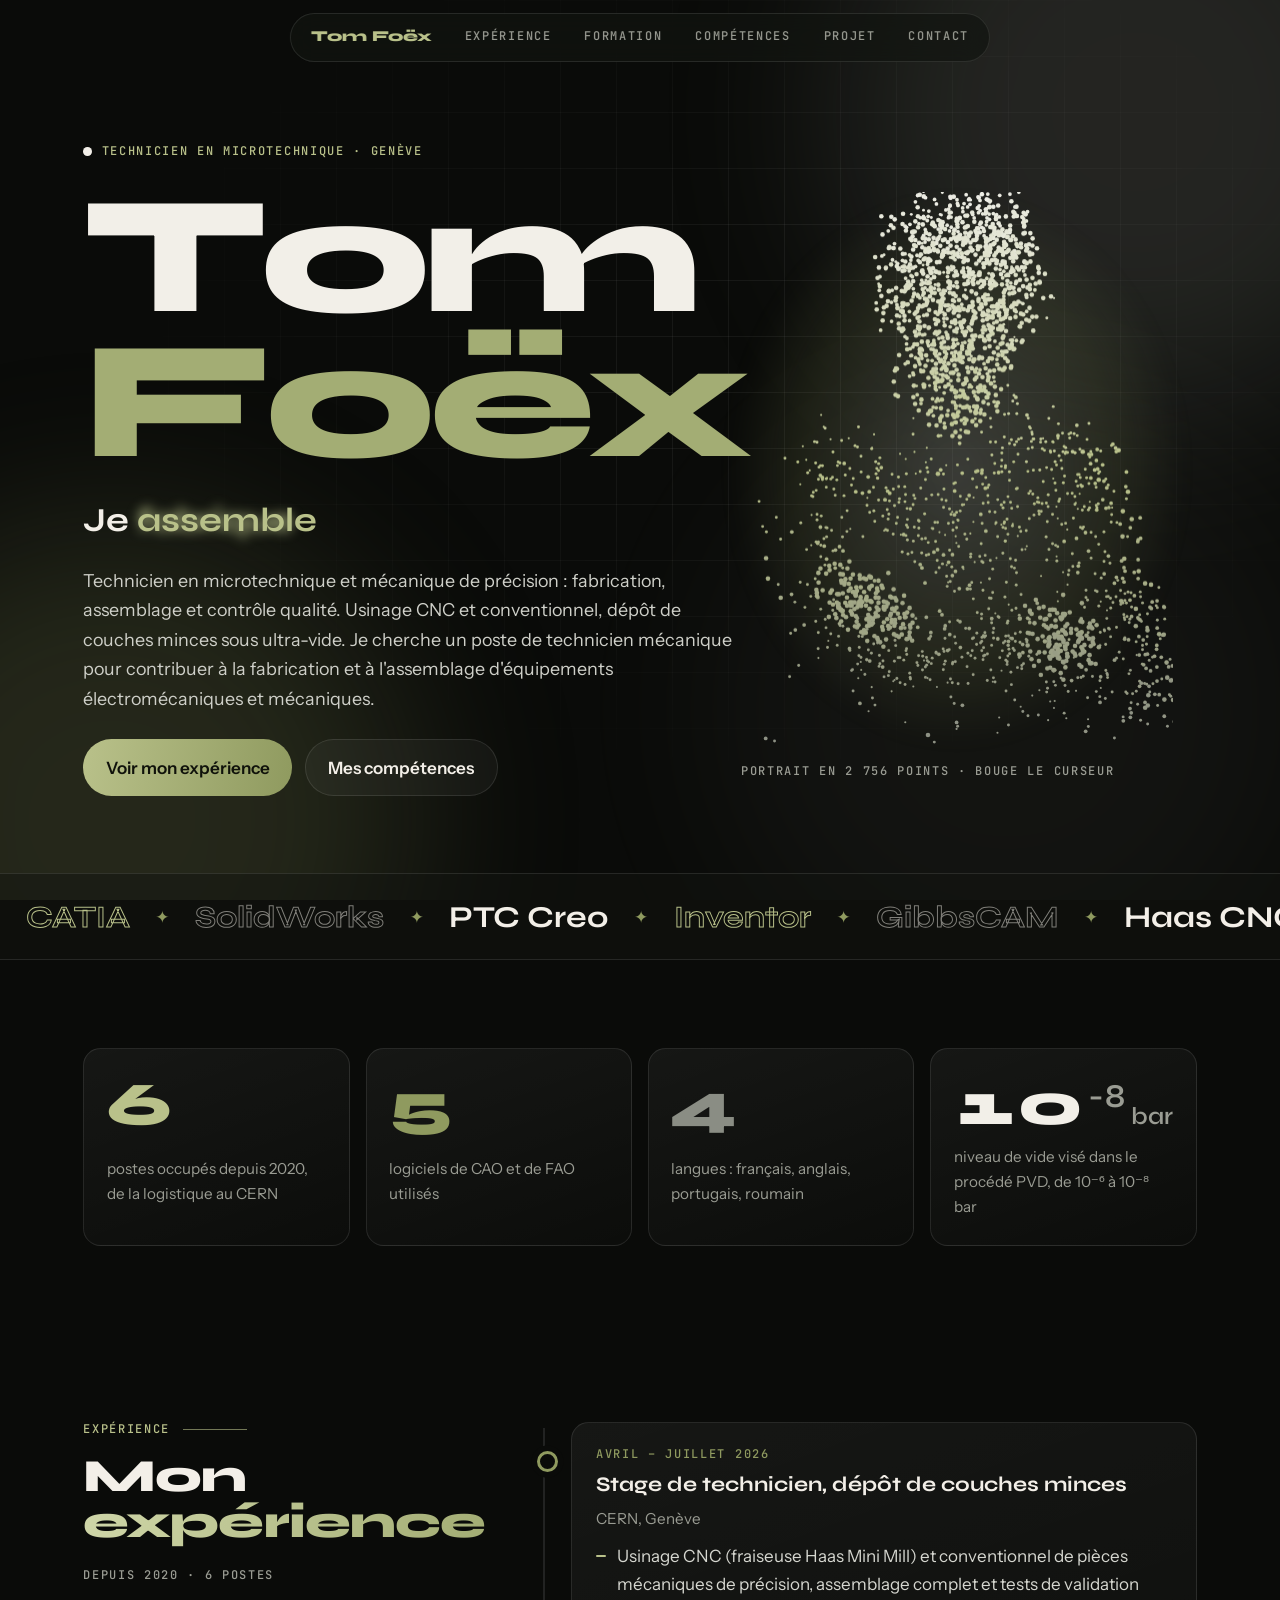
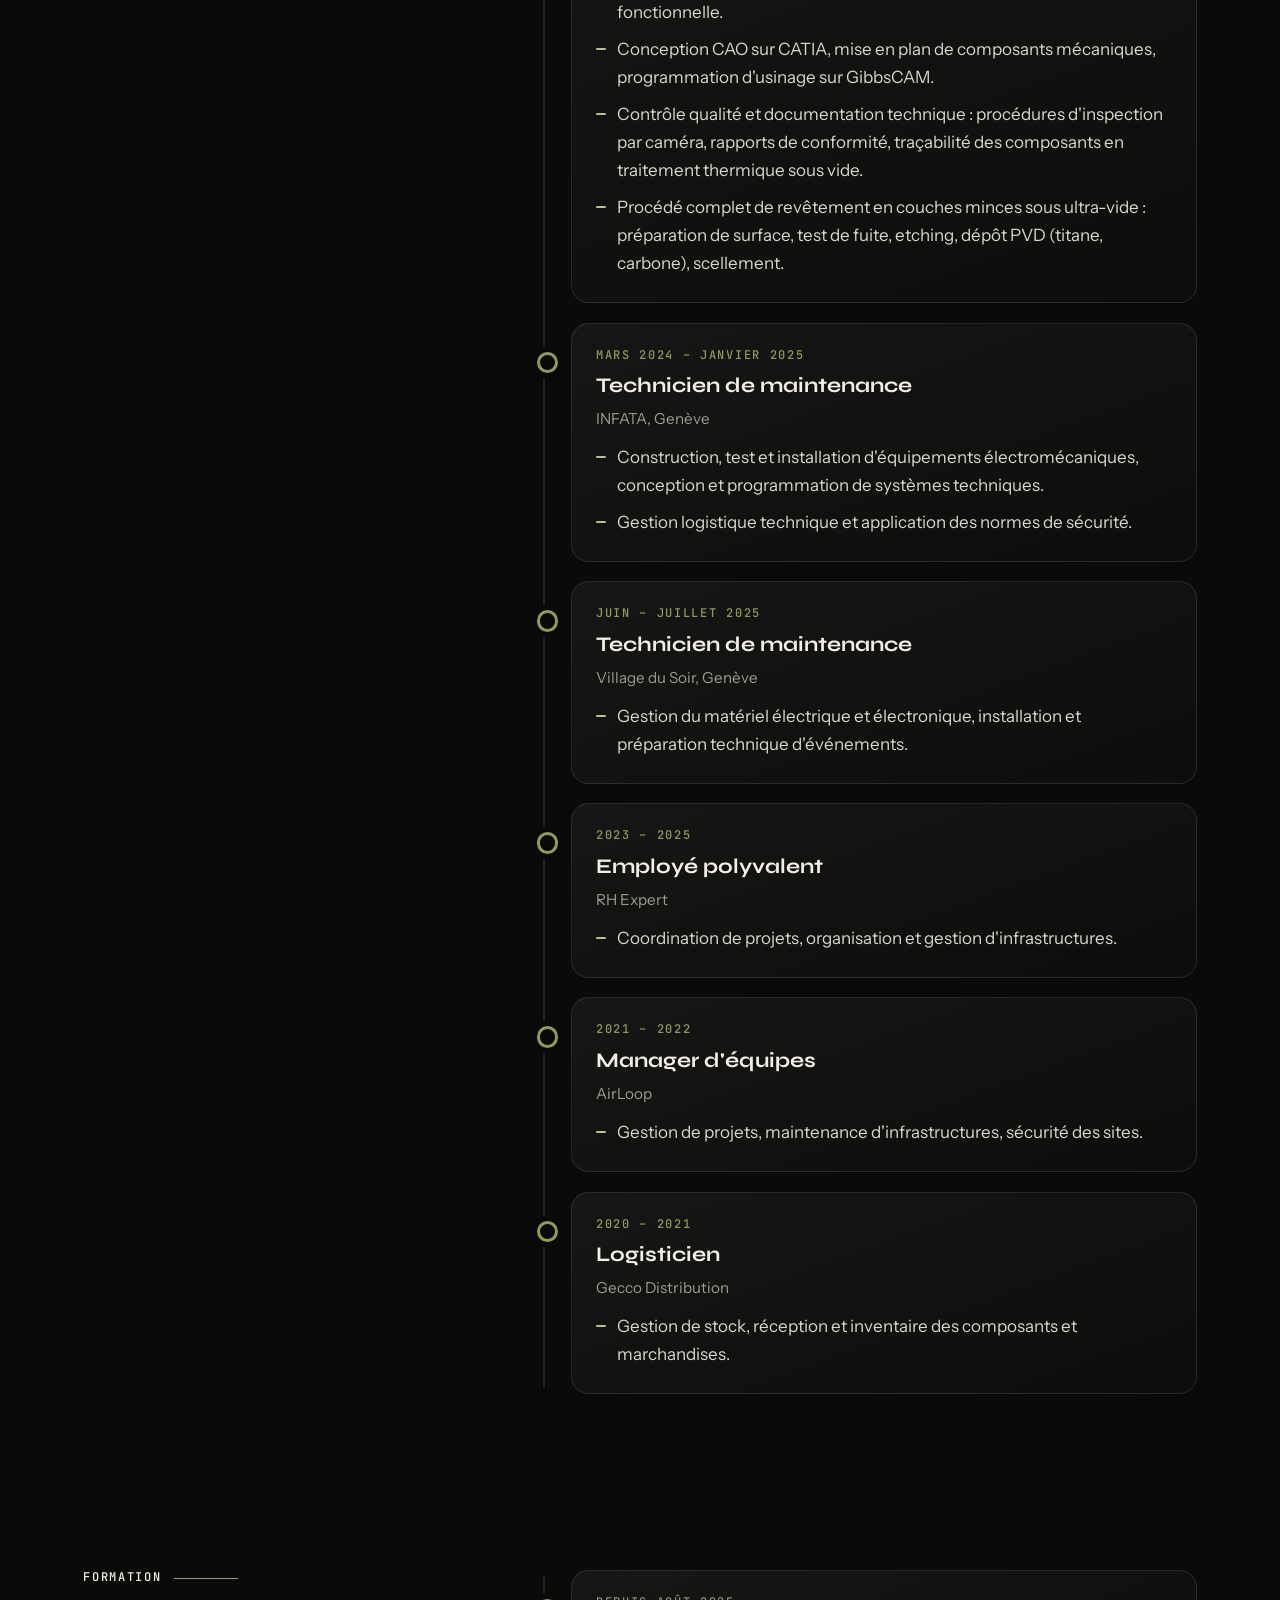
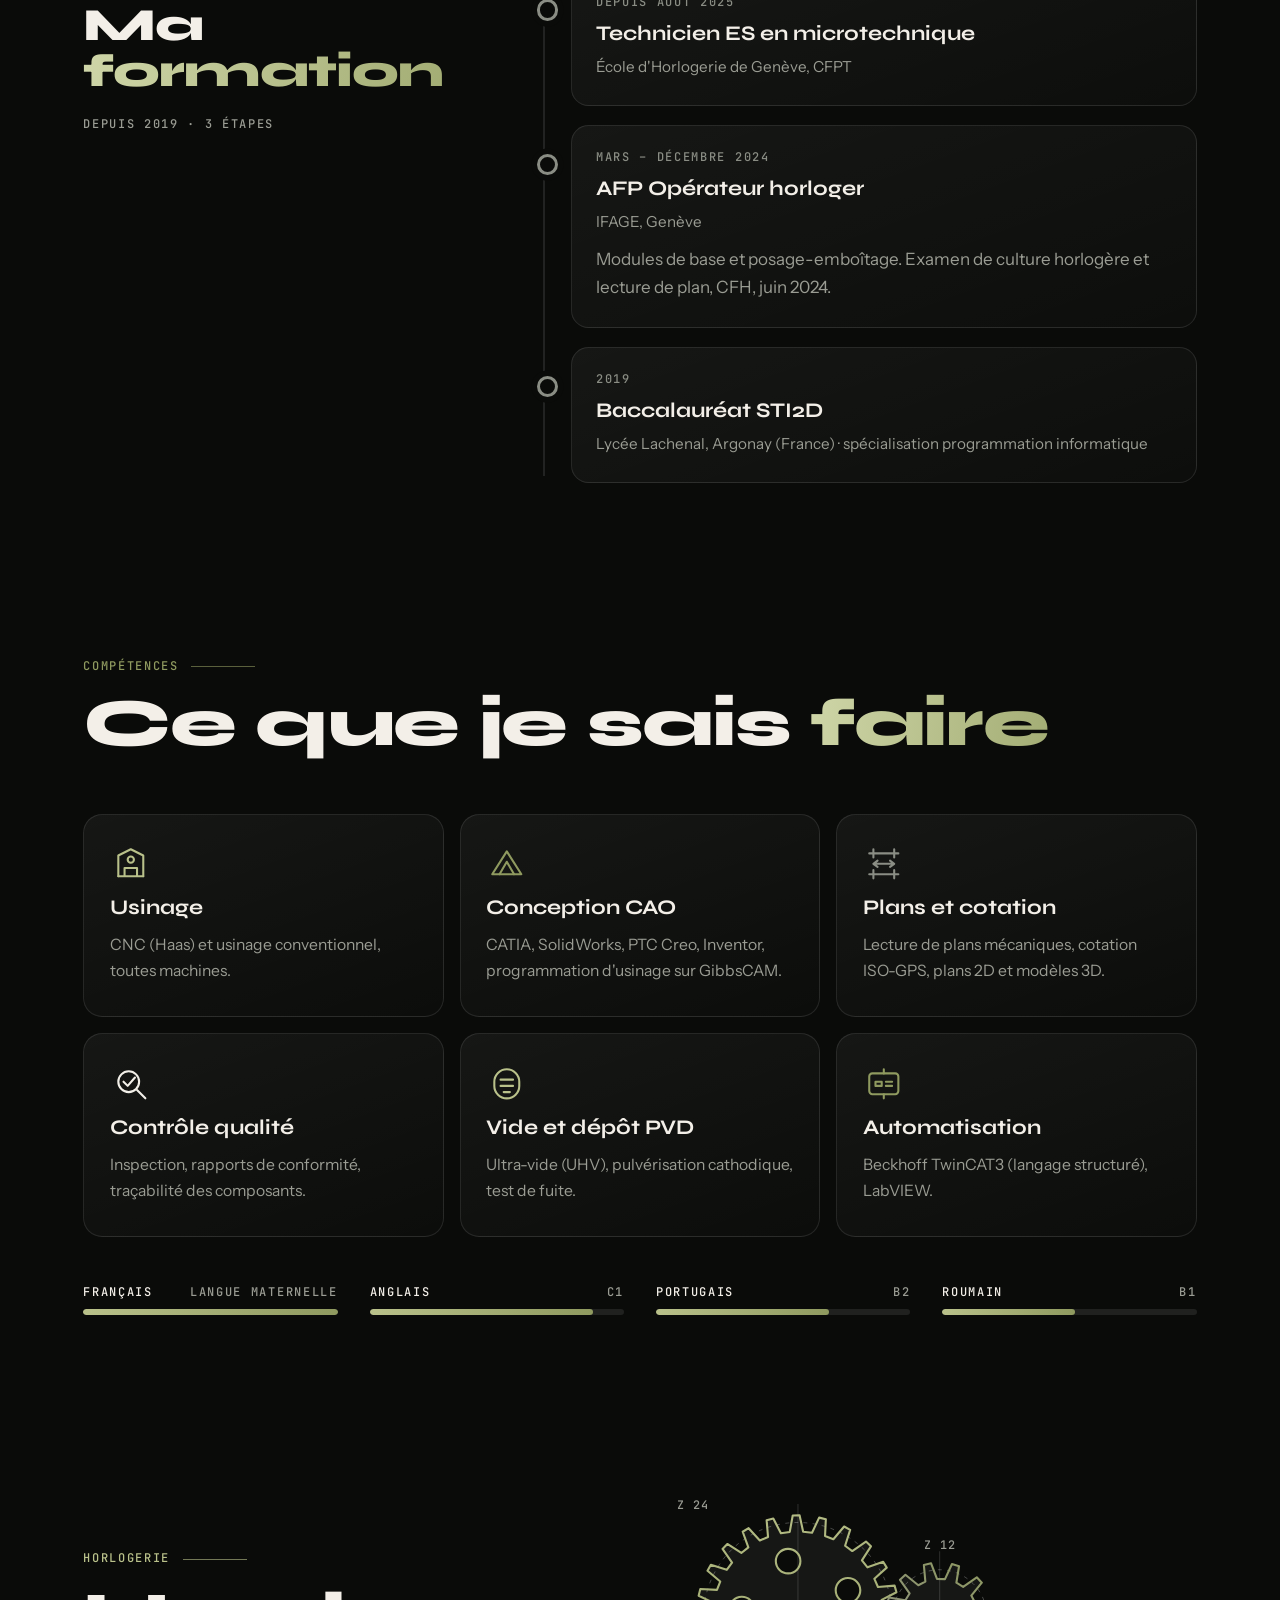
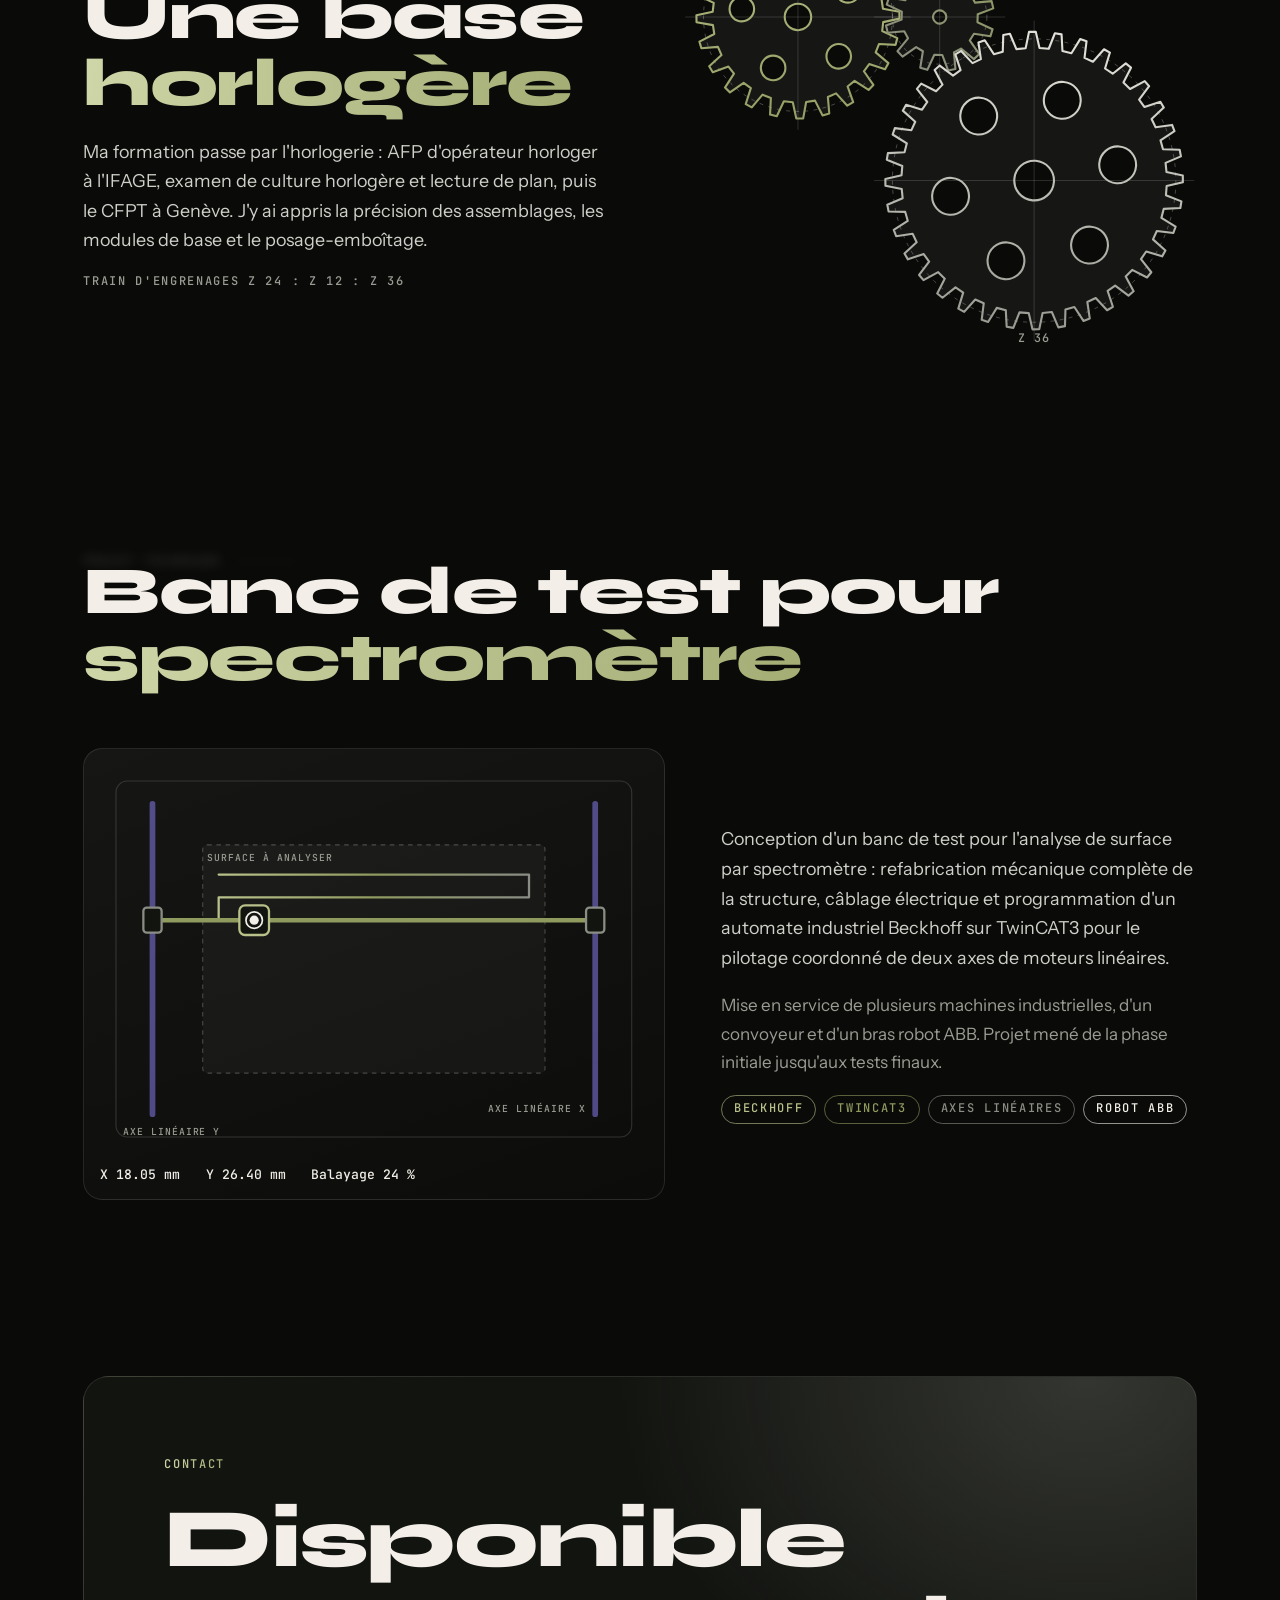
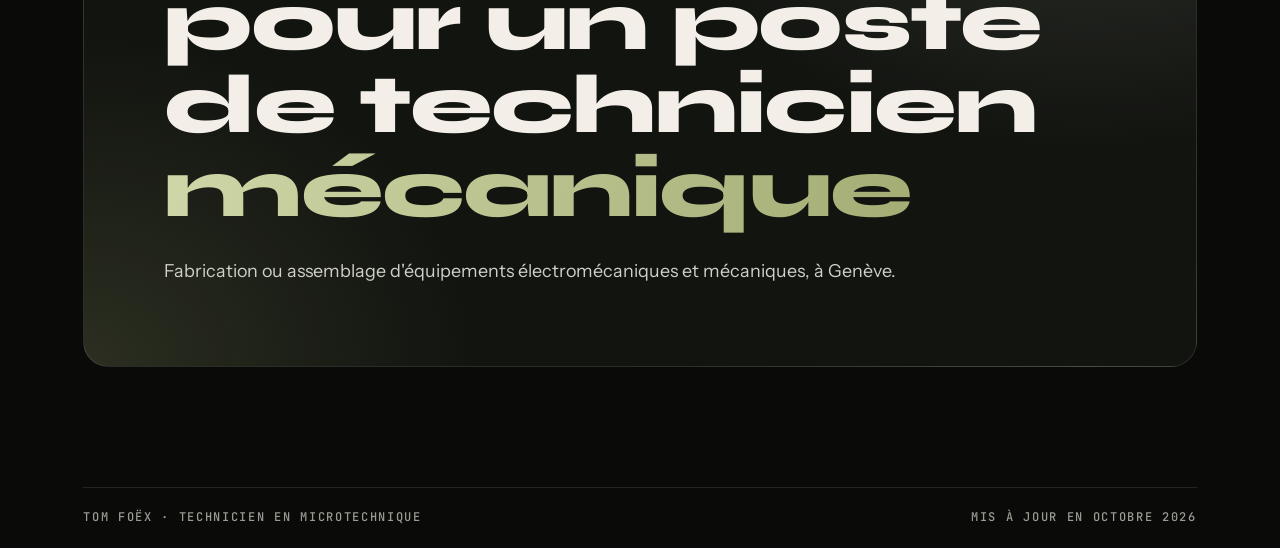
==== index.html @ 178491b7 "Ajouter la page personnelle de Tom Foëx Page unique : expérience, formation, compétences, projet. Ba" ====
<!doctype html>
<html lang="fr">
<head>
<meta charset="utf-8">
<meta name="robots" content="noindex, nofollow">
<meta name="viewport" content="width=device-width, initial-scale=1, viewport-fit=cover">
<meta name="description" content="Tom Foëx, technicien en microtechnique à Genève : expérience, formation, compétences et projets.">
<title>Tom Foëx · Technicien en microtechnique</title>
<link rel="preconnect" href="https://fonts.googleapis.com">
<link rel="preconnect" href="https://fonts.gstatic.com" crossorigin>
<link rel="stylesheet" href="https://fonts.googleapis.com/css2?family=Instrument+Sans:wght@400;500;600&family=JetBrains+Mono:wght@400;500&family=Syne:wght@600;700;800&display=swap">
<style>
/* Concept : une nuit d'atelier. Portrait en points qui réagit au curseur, couleurs chaudes vers froides, mouvement mécanique (engrenages, axes linéaires). Un seul thème, volontairement sombre. */
:root {
  --bg: #0a0b09;
  --bg2: #121410;
  --fg: #f3efe8;
  --muted: #9a9c93;
  --line: rgba(255, 255, 255, 0.1);
  --coral: #8f9a5f;
  --amber: #b9c18a;
  --violet: #8a8d84;
  --cyan: #f2efe8;
  --font-display: "Syne", "Arial Black", Arial, sans-serif;
  --font-body: "Instrument Sans", system-ui, sans-serif;
  --font-mono: "JetBrains Mono", ui-monospace, Menlo, monospace;
  color-scheme: dark;
}
* { box-sizing: border-box; }
body { margin: 0; }
html { scroll-behavior: smooth; }
body {
  background: var(--bg); color: var(--fg);
  font: 400 1.0625rem/1.65 var(--font-body);
  padding-inline: 0; padding-block: 0; overflow-x: hidden;
  -webkit-font-smoothing: antialiased;
}
h1, h2, h3 { font-family: var(--font-display); margin: 0; text-wrap: balance; }
h2 { overflow-wrap: break-word; font-size: clamp(2.2rem, 6vw, 4.2rem); line-height: 1; font-weight: 800; letter-spacing: -0.02em; }
h3 { font-size: 1.3rem; line-height: 1.2; font-weight: 700; }
p { margin: 0; max-width: 62ch; }
ul { margin: 0; padding: 0; list-style: none; display: grid; gap: 0.55rem; max-width: 64ch; }
li { position: relative; padding-left: 1.3rem; color: #d6d7d0; }
li::before { content: ""; position: absolute; left: 0; top: 0.8em; width: 0.6rem; height: 2px; background: var(--c, var(--amber)); border-radius: 2px; }
a { color: inherit; }
a:focus-visible, button:focus-visible { outline: 2px solid var(--cyan); outline-offset: 3px; }
.mono { font: 500 0.75rem/1.3 var(--font-mono); letter-spacing: 0.14em; text-transform: uppercase; }
.muted { color: var(--muted); }

/* fond : lueurs qui dérivent, grille de plan, halo du curseur */
.bg { position: fixed; inset: 0; z-index: 0; pointer-events: none; overflow: hidden; }
.blob { position: absolute; width: 38rem; max-width: 90vw; aspect-ratio: 1; border-radius: 50%; filter: blur(90px); opacity: 0.32; }
.b1 { background: var(--violet); opacity: 0.2; top: -12rem; right: -10rem; animation: drift1 30s ease-in-out infinite alternate; }
.b2 { background: var(--coral); bottom: -14rem; left: -12rem; opacity: 0.2; animation: drift2 36s ease-in-out infinite alternate; }
.b3 { background: var(--cyan); top: 45%; left: 55%; opacity: 0.04; animation: drift1 42s ease-in-out infinite alternate-reverse; }
@keyframes drift1 { to { transform: translate(-8rem, 10rem) scale(1.15); } }
@keyframes drift2 { to { transform: translate(10rem, -8rem) scale(1.1); } }
.cursor-glow { position: fixed; left: 0; top: 0; width: 26rem; height: 26rem; margin: -13rem 0 0 -13rem; border-radius: 50%; z-index: 0; pointer-events: none; background: radial-gradient(circle, rgba(185, 193, 138, 0.13), transparent 62%); transition: opacity 0.4s; opacity: 0; }
@media (hover: none) { .cursor-glow { display: none; } }

main { position: relative; z-index: 1; overflow-x: clip; }
.wrap { width: 100%; max-width: 76rem; margin-inline: auto; padding-inline: max(1rem, 4vw); }
section { padding-block: clamp(3rem, 7vw, 5.5rem); scroll-margin-top: 4rem; }

/* progression + navigation */
.progress { position: fixed; top: 0; left: 0; height: 3px; width: 100%; transform-origin: 0 50%; transform: scaleX(0); background: linear-gradient(90deg, #b9c18a, #8f9a5f); z-index: 30; }
.nav { position: fixed; z-index: 20; top: calc(env(safe-area-inset-top, 0px) + 0.8rem); left: 50%; transform: translateX(-50%); display: flex; align-items: center; gap: 0.25rem; padding: 0.35rem; background: rgba(18, 20, 16, 0.7); backdrop-filter: blur(14px); -webkit-backdrop-filter: blur(14px); border: 1px solid var(--line); border-radius: 999px; max-width: calc(100vw - 1.5rem); overflow-x: auto; scrollbar-width: none; }
.nav a { text-decoration: none; padding: 0.5rem 0.9rem; border-radius: 999px; color: var(--muted); transition: color 0.2s, background 0.2s; white-space: nowrap; }
.nav a:hover, .nav a.on { color: var(--fg); background: rgba(255, 255, 255, 0.08); }
.nav .home { font-family: var(--font-display); font-weight: 800; color: var(--amber); letter-spacing: 0; text-transform: none; font-size: 0.95rem; }
@media (max-width: 34rem) { .nav a { padding: 0.5rem 0.4rem; font-size: 0.6rem; letter-spacing: 0.05em; } .nav .home { display: none; } }

/* hero */
.hero { position: relative; padding-block: clamp(6.5rem, 12vw, 9rem) clamp(3rem, 6vw, 5rem); }
.hero::before { content: ""; position: absolute; inset: 0; z-index: -1; background-image: linear-gradient(var(--line) 1px, transparent 1px), linear-gradient(90deg, var(--line) 1px, transparent 1px); background-size: 3.5rem 3.5rem; -webkit-mask-image: radial-gradient(ellipse 70% 70% at 60% 40%, #000 20%, transparent 75%); mask-image: radial-gradient(ellipse 70% 70% at 60% 40%, #000 20%, transparent 75%); opacity: 0.55; }
.hero-grid { display: grid; grid-template-columns: minmax(0, 1.1fr) minmax(0, 0.9fr); gap: 2.5rem 3rem; align-items: center; }
@media (max-width: 56rem) { .hero-grid { grid-template-columns: minmax(0, 1fr); } }
.hero-text { display: grid; gap: 1.6rem; min-width: 0; }
.eyebrow { display: inline-flex; align-items: center; gap: 0.6rem; color: var(--amber); }
.eyebrow::before { content: ""; width: 0.55rem; height: 0.55rem; border-radius: 50%; background: var(--cyan); box-shadow: 0 0 0 0 rgba(242, 239, 232, 0.6); animation: ping 2.4s ease-out infinite; }
@keyframes ping { to { box-shadow: 0 0 0 0.8rem rgba(242, 239, 232, 0); } }
.name { font-size: clamp(4.2rem, 15vw, 10.5rem); line-height: 0.86; font-weight: 800; letter-spacing: -0.045em; display: grid; }
.name .line { display: block; white-space: nowrap; }
.name span { display: inline-block; color: var(--c, var(--fg)); animation: letter 1s cubic-bezier(0.2, 0.7, 0.2, 1) both; animation-delay: calc(var(--i) * 70ms + 0.2s); }
@keyframes letter { from { opacity: 0.2; transform: translateY(55%) rotate(5deg); filter: blur(10px); } }
.verbs { font-family: var(--font-display); font-weight: 700; font-size: clamp(1.4rem, 3.4vw, 2.1rem); line-height: 1.2; }
.vwrap { display: inline-grid; vertical-align: bottom; }
.v { grid-area: 1 / 1; color: var(--amber); opacity: 0; transform: translateY(0.6em); filter: blur(6px); transition: opacity 0.6s, transform 0.6s, filter 0.6s; }
.v.on { opacity: 1; transform: none; filter: none; }
.v.out { opacity: 0; transform: translateY(-0.6em); filter: blur(6px); }
.lead { color: #cfd0c9; font-size: 1.12rem; }
.cta { display: flex; flex-wrap: wrap; gap: 0.8rem; }
.btn { display: inline-flex; align-items: center; gap: 0.6rem; text-decoration: none; padding: 0.85rem 1.4rem; border-radius: 999px; font-weight: 600; transition: transform 0.25s, box-shadow 0.25s, background 0.25s; }
.btn.solid { background: linear-gradient(100deg, var(--amber), var(--coral)); color: #10120b; }
.btn.solid:hover { transform: translateY(-2px); box-shadow: 0 0.8rem 2rem -0.6rem rgba(143, 154, 95, 0.7); }
.btn.ghost { border: 1px solid var(--line); background: rgba(255, 255, 255, 0.04); }
.btn.ghost:hover { background: rgba(255, 255, 255, 0.1); transform: translateY(-2px); }

.portrait { position: relative; width: 100%; max-width: 27rem; justify-self: center; aspect-ratio: 182 / 234; }
.portrait::before { content: ""; position: absolute; inset: -12% -16%; z-index: -1; background: radial-gradient(closest-side, rgba(138, 141, 132, 0.34), rgba(143, 154, 95, 0.14) 55%, transparent 80%); filter: blur(10px); }
.portrait canvas { display: block; width: 100%; height: 100%; touch-action: pan-y; }
.portrait .cap { position: absolute; left: 0; bottom: -2rem; color: var(--muted); }

/* bande défilante */
.marquee { border-block: 1px solid var(--line); overflow: hidden; background: rgba(18, 20, 16, 0.5); padding-block: 1.1rem; }
.track { display: flex; width: max-content; animation: slide 46s linear infinite; }
.marquee:hover .track { animation-play-state: paused; }
.track span { font-family: var(--font-display); font-weight: 700; font-size: clamp(1.2rem, 3vw, 1.9rem); padding-inline: 1.6rem; color: transparent; -webkit-text-stroke: 1px rgba(243, 239, 232, 0.5); white-space: nowrap; }
.track span:nth-child(3n+1) { -webkit-text-stroke-color: var(--amber); }
.track span:nth-child(3n+2) { color: var(--fg); -webkit-text-stroke: 0; }
.track i { color: var(--coral); font-style: normal; align-self: center; }
@keyframes slide { to { transform: translateX(-50%); } }

/* titres de section */
.sec-head { display: grid; gap: 1rem; margin-bottom: clamp(2rem, 5vw, 3.5rem); }
.sec-head .mono { color: var(--c, var(--amber)); display: flex; align-items: center; gap: 0.8rem; }
.sec-head .mono::after { content: ""; height: 1px; width: 4rem; background: currentColor; opacity: 0.6; }
.hl { background: linear-gradient(100deg, #cfd6a8, #a3ad74); -webkit-background-clip: text; background-clip: text; color: transparent; }

/* chiffres */
.stats { display: grid; grid-template-columns: repeat(auto-fit, minmax(13rem, 1fr)); gap: 1rem; }
.stat { padding: 1.6rem 1.4rem; border: 1px solid var(--line); background: linear-gradient(160deg, rgba(255, 255, 255, 0.05), rgba(255, 255, 255, 0.01)); display: grid; gap: 0.5rem; min-width: 0; border-radius: 1.1rem; }
.stat b { font-family: var(--font-display); font-weight: 800; font-size: clamp(2.6rem, 6vw, 3.8rem); line-height: 1; color: var(--c); font-variant-numeric: tabular-nums; }
.stat b small { font-size: 0.4em; color: var(--muted); font-weight: 600; margin-left: 0.2em; }
.stat span { color: var(--muted); font-size: 0.95rem; }

/* parcours */
.tl-wrap { display: grid; grid-template-columns: minmax(0, 0.9fr) minmax(0, 1.5fr); gap: 2rem 3.5rem; align-items: start; }
.tl-side h2 { font-size: clamp(2rem, 3.6vw, 3rem); overflow-wrap: break-word; }
@media (max-width: 56rem) { .tl-wrap { grid-template-columns: minmax(0, 1fr); } }
.tl-side { position: sticky; top: 6rem; display: grid; gap: 1.4rem; }
@media (max-width: 56rem) { .tl-side { position: static; } }
.legend { display: flex; flex-wrap: wrap; gap: 0.5rem 1rem; }
.legend span { display: inline-flex; align-items: center; gap: 0.5rem; color: var(--muted); }
.legend span::before { content: ""; width: 0.6rem; height: 0.6rem; border-radius: 50%; background: var(--c); }
.timeline { position: relative; display: grid; gap: 1.2rem; padding-left: 2.2rem; }
.timeline::before { content: ""; position: absolute; left: 0.45rem; top: 0.4rem; bottom: 0.4rem; width: 2px; background: var(--line); }
.timeline .fill { position: absolute; left: 0.45rem; top: 0.4rem; width: 2px; height: 0; background: linear-gradient(#b9c18a, #8f9a5f); box-shadow: 0 0 1rem rgba(185, 193, 138, 0.6); }
.item { position: relative; padding: 1.5rem 1.5rem 1.6rem; border: 1px solid var(--line); border-radius: 1.1rem; background: linear-gradient(160deg, rgba(255, 255, 255, 0.05), rgba(255, 255, 255, 0.015)); display: grid; gap: 0.7rem; min-width: 0; }
.item::before { content: ""; position: absolute; left: -2.2rem; top: 1.75rem; width: 0.95rem; height: 0.95rem; border-radius: 50%; background: var(--bg); border: 3px solid var(--c); box-shadow: 0 0 0 0.35rem rgba(10, 11, 9, 1); }
.item .when { color: var(--c); }
.item .place { color: var(--muted); font-size: 0.95rem; margin-top: -0.25rem; }
.item.f { --c: var(--violet); } .item.e { --c: var(--coral); } .item.c { --c: var(--cyan); }

/* compétences */
.bento { display: grid; grid-template-columns: repeat(auto-fit, minmax(17rem, 1fr)); gap: 1rem; }
.card { position: relative; overflow: hidden; padding: 1.8rem 1.6rem 2rem; border: 1px solid var(--line); border-radius: 1.2rem; background: linear-gradient(160deg, rgba(255, 255, 255, 0.05), rgba(255, 255, 255, 0.01)); display: grid; gap: 0.7rem; align-content: start; min-width: 0; transition: transform 0.35s, border-color 0.35s; }
.card::before { content: ""; position: absolute; inset: 0; pointer-events: none; opacity: 0; transition: opacity 0.3s; background: radial-gradient(16rem circle at var(--mx, 50%) var(--my, 0%), color-mix(in srgb, var(--c) 28%, transparent), transparent 62%); }
.card:hover { transform: translateY(-4px); border-color: color-mix(in srgb, var(--c) 55%, transparent); }
.card:hover::before { opacity: 1; }
.card .ico { width: 2.6rem; height: 2.6rem; color: var(--c); }
.card p { color: var(--muted); font-size: 0.98rem; position: relative; }
.card h3 { position: relative; }
.langs { display: grid; grid-template-columns: repeat(auto-fit, minmax(13rem, 1fr)); gap: 1.4rem 2rem; margin-top: 3rem; }
.lang { display: grid; gap: 0.55rem; }
.lang div { display: flex; justify-content: space-between; gap: 1rem; }
.bar { height: 6px; border-radius: 6px; background: rgba(255, 255, 255, 0.09); overflow: hidden; }
.bar i { display: block; height: 100%; width: 0; border-radius: 6px; background: linear-gradient(90deg, var(--amber), var(--coral)); transition: width 1.4s cubic-bezier(0.2, 0.7, 0.2, 1) 0.2s; }
.lang.in .bar i { width: var(--w); }

/* atelier : engrenages */
.atelier { display: grid; grid-template-columns: minmax(0, 1fr) minmax(0, 1fr); gap: 2rem 4rem; align-items: center; }
@media (max-width: 56rem) { .atelier { grid-template-columns: minmax(0, 1fr); } }
.atelier .txt { display: grid; gap: 1.2rem; }
.train { width: 100%; max-width: 34rem; justify-self: center; }
.train text { font: 500 9px var(--font-mono); fill: var(--muted); letter-spacing: 0.08em; }
.gb { stroke-width: 1.6; stroke-linejoin: round; fill-rule: evenodd; }
.pitch { fill: none; stroke: rgba(255, 255, 255, 0.28); stroke-width: 0.7; stroke-dasharray: 3 4; }
.axis { stroke: rgba(255, 255, 255, 0.14); stroke-width: 0.8; }

/* projet */
.proj { display: grid; grid-template-columns: minmax(0, 1.1fr) minmax(0, 0.9fr); gap: 2rem 3.5rem; align-items: center; }
@media (max-width: 56rem) { .proj { grid-template-columns: minmax(0, 1fr); } }
.bench { border: 1px solid var(--line); border-radius: 1.2rem; background: linear-gradient(160deg, rgba(255, 255, 255, 0.05), rgba(255, 255, 255, 0.01)); padding: 1rem; display: grid; gap: 0.8rem; min-width: 0; }
.bench svg { width: 100%; height: auto; display: block; }
.bench text { font: 500 8.5px var(--font-mono); fill: var(--muted); letter-spacing: 0.1em; }
.readout { display: flex; flex-wrap: wrap; gap: 0.4rem 1.6rem; font: 500 0.82rem var(--font-mono); font-variant-numeric: tabular-nums; }
.readout b { color: var(--cyan); font-weight: 500; }
.proj .col { display: grid; gap: 1.2rem; min-width: 0; }
.tags { display: flex; flex-wrap: wrap; gap: 0.5rem; }
.tag { border: 1px solid color-mix(in srgb, var(--c) 60%, transparent); color: var(--c); padding: 0.35rem 0.75rem; border-radius: 999px; }

/* contact */
.contact { position: relative; overflow: hidden; border: 1px solid var(--line); border-radius: 1.6rem; padding: clamp(2rem, 7vw, 5rem); display: grid; gap: 1.6rem; background: radial-gradient(60% 90% at 90% 0%, rgba(138, 141, 132, 0.28), transparent 70%), radial-gradient(50% 80% at 0% 100%, rgba(143, 154, 95, 0.2), transparent 70%), var(--bg2); }
.contact h2 { font-size: clamp(2.4rem, 7vw, 5.2rem); max-width: 14ch; }
.todo { width: fit-content; border: 1px dashed var(--amber); color: var(--amber); padding: 0.5rem 0.9rem; border-radius: 999px; }
footer { position: relative; z-index: 1; display: flex; flex-wrap: wrap; justify-content: space-between; gap: 0.5rem 2rem; color: var(--muted); border-top: 1px solid var(--line); padding-block: 1.4rem; margin-top: 2rem; }

/* apparition en fondu */
.rv { opacity: 0.25; transform: translateY(28px); filter: blur(6px); transition: opacity 0.9s ease, transform 0.9s cubic-bezier(0.2, 0.7, 0.2, 1), filter 0.9s ease; transition-delay: var(--d, 0s); }
.rv.in { opacity: 1; transform: none; filter: none; }
@media (prefers-reduced-motion: reduce) {
  html { scroll-behavior: auto; }
  .rv { opacity: 1; transform: none; filter: none; transition: none; }
  .blob, .track, .eyebrow::before, .name span { animation: none; }
  .bar i { transition: none; }
}
</style>
</head>
<body>

<div class="bg" aria-hidden="true"><div class="blob b1"></div><div class="blob b2"></div><div class="blob b3"></div></div>
<div class="cursor-glow" id="glow" aria-hidden="true"></div>
<div class="progress" id="progress" aria-hidden="true"></div>

<nav class="nav mono" aria-label="Navigation">
  <a class="home" href="#haut">Tom Foëx</a>
  <a href="#experience">Expérience</a>
  <a href="#formation">Formation</a>
  <a href="#competences">Compétences</a>
  <a href="#projet">Projet</a>
  <a href="#contact">Contact</a>
</nav>

<main id="haut">
  <header class="hero">
    <div class="wrap hero-grid">
      <div class="hero-text">
        <span class="eyebrow mono">Technicien en microtechnique · Genève</span>
        <h1 class="name" aria-label="Tom Foëx">
          <span class="line" aria-hidden="true"><span style="--i:0;--c:#f2efe8">T</span><span style="--i:1;--c:#f2efe8">o</span><span style="--i:2;--c:#f2efe8">m</span></span>
          <span class="line" aria-hidden="true"><span style="--i:3;--c:#a3ad74">F</span><span style="--i:4;--c:#a3ad74">o</span><span style="--i:5;--c:#a3ad74">ë</span><span style="--i:6;--c:#a3ad74">x</span></span>
        </h1>
        <p class="verbs">Je <span class="vwrap"><span class="v on">fabrique</span><span class="v">assemble</span><span class="v">contrôle</span><span class="v">programme</span><span class="v">dépose sous vide</span><span class="v">usine</span></span></p>
        <p class="lead">Technicien en microtechnique et mécanique de précision : fabrication, assemblage et contrôle qualité. Usinage CNC et conventionnel, dépôt de couches minces sous ultra-vide. Je cherche un poste de technicien mécanique pour contribuer à la fabrication et à l'assemblage d'équipements électromécaniques et mécaniques.</p>
        <div class="cta">
          <a class="btn solid" href="#experience">Voir mon expérience</a>
          <a class="btn ghost" href="#competences">Mes compétences</a>
        </div>
      </div>
      <div class="portrait">
        <canvas id="portrait" role="img" aria-label="Portrait de Tom Foëx composé de points qui réagissent au curseur"></canvas>
        <span class="cap mono" id="cap">Portrait en points · bouge le curseur</span>
      </div>
    </div>
  </header>

  <div class="marquee" aria-hidden="true">
    <div class="track" id="track">
      <span>CATIA</span><i>✦</i><span>SolidWorks</span><i>✦</i><span>PTC Creo</span><i>✦</i><span>Inventor</span><i>✦</i><span>GibbsCAM</span><i>✦</i><span>Haas CNC</span><i>✦</i><span>ISO-GPS</span><i>✦</i><span>Ultra-vide</span><i>✦</i><span>PVD</span><i>✦</i><span>TwinCAT3</span><i>✦</i><span>LabVIEW</span><i>✦</i><span>Robot ABB</span><i>✦</i>
    </div>
  </div>

  <section>
    <div class="wrap">
      <div class="stats">
        <div class="stat rv" style="--c:var(--amber)"><b data-count="6">6</b><span>postes occupés depuis 2020, de la logistique au CERN</span></div>
        <div class="stat rv" style="--c:var(--coral);--d:.08s"><b data-count="5">5</b><span>logiciels de CAO et de FAO utilisés</span></div>
        <div class="stat rv" style="--c:var(--violet);--d:.16s"><b data-count="4">4</b><span>langues : français, anglais, portugais, roumain</span></div>
        <div class="stat rv" style="--c:var(--cyan);--d:.24s"><b>10<small style="font-size:.55em;vertical-align:.5em">-8</small><small>bar</small></b><span>niveau de vide visé dans le procédé PVD, de 10⁻⁶ à 10⁻⁸ bar</span></div>
      </div>
    </div>
  </section>

  <section id="experience">
    <div class="wrap tl-wrap">
      <div class="tl-side">
        <div class="sec-head" style="margin:0;--c:var(--amber)">
          <span class="mono rv">Expérience</span>
          <h2 class="rv">Mon <span class="hl">expérience</span></h2>
        </div>
        <p class="muted rv mono">Depuis 2020 · 6 postes</p>
      </div>
      <div class="timeline">
        <div class="fill"></div>
        <article class="item e rv">
          <span class="when mono">Avril – juillet 2026</span>
          <h3>Stage de technicien, dépôt de couches minces</h3>
          <span class="place">CERN, Genève</span>
          <ul style="--c:var(--amber)">
            <li>Usinage CNC (fraiseuse Haas Mini Mill) et conventionnel de pièces mécaniques de précision, assemblage complet et tests de validation fonctionnelle.</li>
            <li>Conception CAO sur CATIA, mise en plan de composants mécaniques, programmation d'usinage sur GibbsCAM.</li>
            <li>Contrôle qualité et documentation technique : procédures d'inspection par caméra, rapports de conformité, traçabilité des composants en traitement thermique sous vide.</li>
            <li>Procédé complet de revêtement en couches minces sous ultra-vide : préparation de surface, test de fuite, etching, dépôt PVD (titane, carbone), scellement.</li>
          </ul>
        </article>
        <article class="item e rv">
          <span class="when mono">Mars 2024 – janvier 2025</span>
          <h3>Technicien de maintenance</h3>
          <span class="place">INFATA, Genève</span>
          <ul style="--c:var(--amber)">
            <li>Construction, test et installation d'équipements électromécaniques, conception et programmation de systèmes techniques.</li>
            <li>Gestion logistique technique et application des normes de sécurité.</li>
          </ul>
        </article>
        <article class="item e rv">
          <span class="when mono">Juin – juillet 2025</span>
          <h3>Technicien de maintenance</h3>
          <span class="place">Village du Soir, Genève</span>
          <ul style="--c:var(--amber)">
            <li>Gestion du matériel électrique et électronique, installation et préparation technique d'événements.</li>
          </ul>
        </article>
        <article class="item e rv">
          <span class="when mono">2023 – 2025</span>
          <h3>Employé polyvalent</h3>
          <span class="place">RH Expert</span>
          <ul style="--c:var(--amber)">
            <li>Coordination de projets, organisation et gestion d'infrastructures.</li>
          </ul>
        </article>
        <article class="item e rv">
          <span class="when mono">2021 – 2022</span>
          <h3>Manager d'équipes</h3>
          <span class="place">AirLoop</span>
          <ul style="--c:var(--amber)">
            <li>Gestion de projets, maintenance d'infrastructures, sécurité des sites.</li>
          </ul>
        </article>
        <article class="item e rv">
          <span class="when mono">2020 – 2021</span>
          <h3>Logisticien</h3>
          <span class="place">Gecco Distribution</span>
          <ul style="--c:var(--amber)">
            <li>Gestion de stock, réception et inventaire des composants et marchandises.</li>
          </ul>
        </article>
      </div>
    </div>
  </section>

  <section id="formation">
    <div class="wrap tl-wrap">
      <div class="tl-side">
        <div class="sec-head" style="margin:0;--c:var(--cyan)">
          <span class="mono rv">Formation</span>
          <h2 class="rv">Ma <span class="hl">formation</span></h2>
        </div>
        <p class="muted rv mono">Depuis 2019 · 3 étapes</p>
      </div>
      <div class="timeline">
        <div class="fill"></div>
        <article class="item f rv">
          <span class="when mono">Depuis août 2025</span>
          <h3>Technicien ES en microtechnique</h3>
          <span class="place">École d'Horlogerie de Genève, CFPT</span>
        </article>
        <article class="item f rv">
          <span class="when mono">Mars – décembre 2024</span>
          <h3>AFP Opérateur horloger</h3>
          <span class="place">IFAGE, Genève</span>
          <p class="muted">Modules de base et posage-emboîtage. Examen de culture horlogère et lecture de plan, CFH, juin 2024.</p>
        </article>
        <article class="item f rv">
          <span class="when mono">2019</span>
          <h3>Baccalauréat STI2D</h3>
          <span class="place">Lycée Lachenal, Argonay (France) · spécialisation programmation informatique</span>
        </article>
      </div>
    </div>
  </section>

  <section id="competences">
    <div class="wrap">
      <div class="sec-head" style="--c:var(--coral)">
        <span class="mono rv">Compétences</span>
        <h2 class="rv">Ce que je sais <span class="hl">faire</span></h2>
      </div>
      <div class="bento">
        <article class="card rv" style="--c:var(--amber)">
          <svg class="ico" viewBox="0 0 40 40" fill="none" stroke="currentColor" stroke-width="2" stroke-linecap="round" stroke-linejoin="round"><path d="M8 32V12l12-6 12 6v20"/><path d="M8 32h24M14 32v-8h12v8"/><circle cx="20" cy="16" r="3"/></svg>
          <h3>Usinage</h3><p>CNC (Haas) et usinage conventionnel, toutes machines.</p>
        </article>
        <article class="card rv" style="--c:var(--coral);--d:.07s">
          <svg class="ico" viewBox="0 0 40 40" fill="none" stroke="currentColor" stroke-width="2" stroke-linecap="round" stroke-linejoin="round"><path d="M6 30 20 8l14 22z"/><path d="M13 30 20 18l7 12"/></svg>
          <h3>Conception CAO</h3><p>CATIA, SolidWorks, PTC Creo, Inventor, programmation d'usinage sur GibbsCAM.</p>
        </article>
        <article class="card rv" style="--c:var(--violet);--d:.14s">
          <svg class="ico" viewBox="0 0 40 40" fill="none" stroke="currentColor" stroke-width="2" stroke-linecap="round" stroke-linejoin="round"><path d="M6 10h28M6 30h28M10 6v8M10 26v8M30 6v8M30 26v8"/><path d="M10 20h20M14 17l-4 3 4 3M26 17l4 3-4 3"/></svg>
          <h3>Plans et cotation</h3><p>Lecture de plans mécaniques, cotation ISO-GPS, plans 2D et modèles 3D.</p>
        </article>
        <article class="card rv" style="--c:var(--cyan);--d:.07s">
          <svg class="ico" viewBox="0 0 40 40" fill="none" stroke="currentColor" stroke-width="2" stroke-linecap="round" stroke-linejoin="round"><circle cx="18" cy="18" r="10"/><path d="m26 26 8 8M13 18l4 4 7-8"/></svg>
          <h3>Contrôle qualité</h3><p>Inspection, rapports de conformité, traçabilité des composants.</p>
        </article>
        <article class="card rv" style="--c:var(--amber);--d:.14s">
          <svg class="ico" viewBox="0 0 40 40" fill="none" stroke="currentColor" stroke-width="2" stroke-linecap="round" stroke-linejoin="round"><rect x="8" y="6" width="24" height="28" rx="12"/><path d="M14 16h12M14 22h12M17 28h6"/></svg>
          <h3>Vide et dépôt PVD</h3><p>Ultra-vide (UHV), pulvérisation cathodique, test de fuite.</p>
        </article>
        <article class="card rv" style="--c:var(--coral);--d:.21s">
          <svg class="ico" viewBox="0 0 40 40" fill="none" stroke="currentColor" stroke-width="2" stroke-linecap="round" stroke-linejoin="round"><rect x="6" y="10" width="28" height="20" rx="3"/><path d="M12 18h6v4h-6zM22 18h6M22 22h6M20 6v4M20 30v4"/></svg>
          <h3>Automatisation</h3><p>Beckhoff TwinCAT3 (langage structuré), LabVIEW.</p>
        </article>
      </div>
      <div class="langs">
        <div class="lang rv" style="--w:100%"><div class="mono"><span>Français</span><span class="muted">langue maternelle</span></div><div class="bar"><i></i></div></div>
        <div class="lang rv" style="--w:88%;--d:.08s"><div class="mono"><span>Anglais</span><span class="muted">C1</span></div><div class="bar"><i></i></div></div>
        <div class="lang rv" style="--w:68%;--d:.16s"><div class="mono"><span>Portugais</span><span class="muted">B2</span></div><div class="bar"><i></i></div></div>
        <div class="lang rv" style="--w:52%;--d:.24s"><div class="mono"><span>Roumain</span><span class="muted">B1</span></div><div class="bar"><i></i></div></div>
      </div>
    </div>
  </section>

  <section id="atelier">
    <div class="wrap atelier">
      <div class="txt">
        <div class="sec-head" style="margin:0;--c:var(--amber)">
          <span class="mono rv">Horlogerie</span>
          <h2 class="rv">Une base <span class="hl">horlogère</span></h2>
        </div>
        <p class="lead rv">Ma formation passe par l'horlogerie : AFP d'opérateur horloger à l'IFAGE, examen de culture horlogère et lecture de plan, puis le CFPT à Genève. J'y ai appris la précision des assemblages, les modules de base et le posage-emboîtage.</p>
        <p class="muted rv mono">Train d'engrenages Z 24 : Z 12 : Z 36</p>
      </div>
      <svg class="train rv" id="train" viewBox="-96 -96 400 350" role="img" aria-label="Train de trois engrenages en rotation, 24, 12 et 36 dents">
        <defs>
          <linearGradient id="g0" x1="0" y1="0" x2="1" y2="1"><stop offset="0" stop-color="#b9c18a"/><stop offset="1" stop-color="#8f9a5f"/></linearGradient>
          <linearGradient id="g1" x1="0" y1="0" x2="1" y2="1"><stop offset="0" stop-color="#8f9a5f"/><stop offset="1" stop-color="#8a8d84"/></linearGradient>
          <linearGradient id="g2" x1="0" y1="0" x2="1" y2="1"><stop offset="0" stop-color="#8a8d84"/><stop offset="1" stop-color="#f2efe8"/></linearGradient>
        </defs>
        <g id="axes"></g><g id="pitches"></g><g id="gears"></g>
        <text x="-92" y="-82">Z 24</text><text x="96" y="-52">Z 12</text><text x="168" y="248">Z 36</text>
      </svg>
    </div>
  </section>

  <section id="projet">
    <div class="wrap">
      <div class="sec-head" style="--c:var(--cyan)">
        <span class="mono rv">Projet technique</span>
        <h2 class="rv">Banc de test pour <span class="hl">spectromètre</span></h2>
      </div>
      <div class="proj">
        <div class="bench rv">
          <svg viewBox="0 0 480 340" role="img" aria-label="Schéma animé de deux axes linéaires balayant une surface en serpentin">
            <defs>
              <linearGradient id="tr" x1="0" y1="0" x2="1" y2="0"><stop offset="0" stop-color="#b9c18a"/><stop offset="0.5" stop-color="#8f9a5f"/><stop offset="1" stop-color="#8a8d84"/></linearGradient>
            </defs>
            <rect x="14" y="14" width="452" height="312" rx="10" fill="none" stroke="rgba(255,255,255,0.14)"/>
            <rect x="90" y="70" width="300" height="200" rx="4" fill="rgba(255,255,255,0.03)" stroke="rgba(255,255,255,0.22)" stroke-dasharray="4 4"/>
            <text x="94" y="84">SURFACE À ANALYSER</text>
            <line x1="46" y1="34" x2="46" y2="306" stroke="rgba(145,131,255,0.5)" stroke-width="5" stroke-linecap="round"/>
            <line x1="434" y1="34" x2="434" y2="306" stroke="rgba(145,131,255,0.5)" stroke-width="5" stroke-linecap="round"/>
            <text x="20" y="324">AXE LINÉAIRE Y</text>
            <path id="trace" d="" pathLength="1" fill="none" stroke="url(#tr)" stroke-width="2" stroke-linecap="round" stroke-linejoin="round" stroke-dasharray="1" stroke-dashoffset="1"/>
            <g id="gantry">
              <line x1="46" y1="0" x2="434" y2="0" stroke="#8f9a5f" stroke-width="4" stroke-linecap="round"/>
              <rect x="38" y="-11" width="16" height="22" rx="3" fill="#121410" stroke="#8a8d84" stroke-width="2"/>
              <rect x="426" y="-11" width="16" height="22" rx="3" fill="#121410" stroke="#8a8d84" stroke-width="2"/>
              <g id="carriage">
                <rect x="-13" y="-13" width="26" height="26" rx="5" fill="#121410" stroke="#b9c18a" stroke-width="2"/>
                <circle r="4" fill="#f2efe8"/>
                <circle id="spot" r="8" fill="none" stroke="#f2efe8" stroke-width="1.5"/>
              </g>
            </g>
            <text x="340" y="304">AXE LINÉAIRE X</text>
          </svg>
          <div class="readout"><span>X <b id="rx">0.00</b> mm</span><span>Y <b id="ry">0.00</b> mm</span><span>Balayage <b id="rp">0</b> %</span></div>
        </div>
        <div class="col">
          <p class="lead rv">Conception d'un banc de test pour l'analyse de surface par spectromètre : refabrication mécanique complète de la structure, câblage électrique et programmation d'un automate industriel Beckhoff sur TwinCAT3 pour le pilotage coordonné de deux axes de moteurs linéaires.</p>
          <p class="muted rv">Mise en service de plusieurs machines industrielles, d'un convoyeur et d'un bras robot ABB. Projet mené de la phase initiale jusqu'aux tests finaux.</p>
          <div class="tags mono rv">
            <span class="tag" style="--c:var(--amber)">Beckhoff</span><span class="tag" style="--c:var(--coral)">TwinCAT3</span><span class="tag" style="--c:var(--violet)">Axes linéaires</span><span class="tag" style="--c:var(--cyan)">Robot ABB</span>
          </div>
        </div>
      </div>
    </div>
  </section>

  <section id="contact">
    <div class="wrap">
      <div class="contact rv">
        <span class="mono hl" style="width:fit-content">Contact</span>
        <h2>Disponible pour un poste de technicien <span class="hl">mécanique</span></h2>
        <p class="lead">Fabrication ou assemblage d'équipements électromécaniques et mécaniques, à Genève.</p>
        
      </div>
    </div>
  </section>

  <div class="wrap"><footer class="mono"><span>Tom Foëx · Technicien en microtechnique</span><span>Mis à jour en octobre 2026</span></footer></div>
</main>

<script>
(function () {
  var reduce = window.matchMedia && window.matchMedia("(prefers-reduced-motion: reduce)").matches;
  var $ = function (id) { return document.getElementById(id); };

  /* ---------- fondus à l'apparition ---------- */
  var rv = document.querySelectorAll(".rv, .lang");
  if ("IntersectionObserver" in window && !reduce) {
    var io = new IntersectionObserver(function (es) {
      es.forEach(function (e) { if (e.isIntersecting) { e.target.classList.add("in"); io.unobserve(e.target); } });
    }, { threshold: 0.12, rootMargin: "0px 0px -6% 0px" });
    rv.forEach(function (n) { io.observe(n); });
  } else { rv.forEach(function (n) { n.classList.add("in"); }); }

  /* ---------- compteurs ---------- */
  var counters = document.querySelectorAll("[data-count]");
  function runCount(el) {
    var to = +el.getAttribute("data-count"), t0 = null;
    if (reduce) { el.textContent = to; return; }
    el.textContent = 0;
    (function step(t) {
      if (t0 === null) t0 = t;
      var p = Math.min(1, (t - t0) / 1400), e = 1 - Math.pow(1 - p, 3);
      el.textContent = Math.round(to * e);
      if (p < 1) requestAnimationFrame(step);
    })(performance.now());
  }
  if ("IntersectionObserver" in window) {
    var co = new IntersectionObserver(function (es) {
      es.forEach(function (e) { if (e.isIntersecting) { runCount(e.target); co.unobserve(e.target); } });
    }, { threshold: 0.6 });
    counters.forEach(function (c) { co.observe(c); });
  }

  /* ---------- verbes qui défilent ---------- */
  var verbs = document.querySelectorAll(".v"), vi = 0;
  if (!reduce && verbs.length > 1) {
    setInterval(function () {
      var cur = verbs[vi]; cur.classList.remove("on"); cur.classList.add("out");
      vi = (vi + 1) % verbs.length;
      var nx = verbs[vi]; nx.classList.remove("out"); nx.classList.add("on");
      setTimeout(function () { cur.classList.remove("out"); }, 700);
    }, 2200);
  }

  /* ---------- bande défilante : on double le contenu ---------- */
  var track = $("track");
  track.innerHTML += track.innerHTML;

  /* ---------- progression, navigation, ligne du parcours, halo ---------- */
  var progress = $("progress"), glow = $("glow"), tls = [].slice.call(document.querySelectorAll(".timeline"));
  var links = [].slice.call(document.querySelectorAll(".nav a")).filter(function (a) { return a.getAttribute("href") !== "#haut"; });
  var secs = links.map(function (a) { return document.querySelector(a.getAttribute("href")); });
  function onScroll() {
    var h = document.documentElement.scrollHeight - innerHeight;
    progress.style.transform = "scaleX(" + (h > 0 ? scrollY / h : 0) + ")";
    tls.forEach(function (tl) {
      var r = tl.getBoundingClientRect(), p = (innerHeight * 0.6 - r.top) / r.height;
      tl.querySelector(".fill").style.height = Math.max(0, Math.min(1, p)) * (r.height - 12) + "px";
    });
    var cur = -1;
    secs.forEach(function (s, i) { if (s && s.getBoundingClientRect().top < innerHeight * 0.4) cur = i; });
    links.forEach(function (a, i) { a.classList.toggle("on", i === cur); });
  }
  addEventListener("scroll", onScroll, { passive: true });
  addEventListener("resize", onScroll);
  onScroll();
  addEventListener("pointermove", function (e) {
    if (e.pointerType === "touch") return;
    glow.style.opacity = 1;
    glow.style.transform = "translate(" + e.clientX + "px," + e.clientY + "px)";
  }, { passive: true });
  document.querySelectorAll(".card").forEach(function (c) {
    c.addEventListener("pointermove", function (e) {
      var r = c.getBoundingClientRect();
      c.style.setProperty("--mx", (e.clientX - r.left) + "px");
      c.style.setProperty("--my", (e.clientY - r.top) + "px");
    });
  });

  /* ---------- portrait en points ---------- */
  var P = [694,2,713,1,725,0,734,0,754,0,766,3,794,0,810,0,830,1,690,4,694,3,713,5,725,5,742,5,750,5,794,4,806,4,810,5,831,6,650,8,662,9,713,8,750,9,761,7,770,9,786,8,814,8,847,7,851,9,646,10,661,11,665,11,685,13,754,12,786,10,809,10,826,10,835,10,847,12,863,10,878,10,657,14,677,13,693,14,702,13,762,13,810,15,875,14,886,13,595,18,669,17,681,18,726,19,742,19,763,17,794,19,802,19,822,16,870,19,895,16,910,18,591,21,617,20,638,20,642,22,661,21,694,21,706,21,718,22,738,22,751,21,767,20,774,20,802,22,830,21,842,21,870,21,907,22,578,24,594,23,650,25,666,25,678,24,694,25,697,24,710,23,738,24,750,24,758,26,798,23,822,24,862,25,882,23,894,24,911,24,911,25,579,27,586,29,594,27,606,26,618,27,638,27,646,27,658,26,698,29,718,27,730,27,742,29,754,28,762,27,770,26,786,26,806,28,826,27,838,27,858,29,862,29,878,26,890,27,907,26,911,27,567,30,586,30,614,32,623,32,638,31,654,32,666,31,674,30,730,31,734,29,750,29,779,31,791,29,830,31,842,30,851,31,871,32,879,30,895,31,899,29,923,30,555,32,574,34,599,33,607,35,631,35,635,35,659,33,687,32,706,32,730,34,742,34,746,34,762,32,774,35,794,35,806,34,826,33,851,33,863,32,879,35,891,34,903,35,923,34,559,38,574,37,595,35,607,37,623,38,651,36,659,36,671,38,683,38,707,36,722,35,734,37,762,37,774,36,786,38,803,37,826,36,839,38,859,35,871,38,879,35,899,38,911,36,915,37,934,38,551,40,555,41,578,40,579,39,599,39,611,40,619,40,635,40,667,40,671,41,687,38,703,40,715,41,719,39,743,39,755,40,771,39,775,39,787,41,799,39,819,41,827,39,835,39,851,41,871,42,879,39,895,39,903,40,915,38,931,41,950,39,551,44,555,43,578,42,591,42,603,44,607,42,639,44,647,45,659,44,671,42,695,44,695,42,719,45,723,43,743,42,755,44,767,43,775,44,787,44,799,42,815,45,835,42,835,43,855,42,867,44,883,44,895,43,903,44,915,42,935,43,943,45,543,47,566,45,623,45,643,47,667,46,679,48,691,47,699,45,711,47,723,45,743,45,747,47,759,45,779,47,787,47,799,46,815,47,827,48,839,45,851,45,867,47,883,46,887,47,911,45,915,46,927,46,939,46,531,48,566,51,590,50,595,51,611,51,631,49,647,48,667,51,675,50,691,48,703,50,711,50,727,49,731,50,747,50,763,49,771,48,783,49,799,50,819,50,823,50,847,48,859,50,863,51,887,51,895,51,903,50,923,49,927,50,939,49,955,48,531,54,550,52,570,53,590,53,603,52,623,54,643,53,651,53,667,51,671,53,703,52,707,52,727,53,735,52,747,51,759,52,779,53,791,53,807,52,811,53,831,52,835,53,851,53,871,54,883,51,891,52,907,51,923,52,931,53,947,52,955,51,539,57,550,57,562,56,566,55,583,57,603,57,611,56,623,55,643,55,643,55,667,57,671,57,683,57,703,57,715,57,731,56,739,55,755,55,759,54,783,56,783,55,803,57,811,56,831,57,859,57,863,55,875,57,895,57,903,55,923,55,931,54,943,57,955,57,535,58,546,60,561,59,578,58,583,58,603,61,610,59,619,59,639,58,659,60,671,60,691,60,703,59,711,60,731,58,735,60,751,60,763,59,779,60,787,58,807,60,815,60,823,59,839,58,855,60,863,58,879,58,887,61,899,61,915,61,935,59,947,58,955,58,535,62,573,62,590,62,603,62,614,64,627,64,639,62,651,61,667,63,671,62,691,62,707,61,715,62,731,61,735,63,751,61,767,63,779,63,791,64,807,62,811,64,823,62,835,62,855,62,863,63,879,62,891,61,907,63,919,63,935,62,947,63,955,63,539,65,557,65,566,64,583,65,599,65,615,65,631,67,655,64,663,64,679,66,683,64,703,65,719,67,731,66,743,67,755,65,763,66,783,66,787,64,799,65,815,66,835,64,839,66,859,65,871,64,883,64,895,67,911,66,923,64,931,65,954,66,545,69,590,68,594,69,627,68,635,69,655,67,667,69,671,67,695,69,703,70,715,69,727,69,743,69,747,68,767,70,775,70,791,68,803,68,819,70,831,67,847,69,855,67,867,70,879,69,895,68,899,67,915,70,935,68,947,68,515,73,574,73,590,71,603,70,627,71,639,71,651,71,663,72,671,73,691,72,699,73,727,71,747,73,751,72,779,71,795,72,803,73,815,70,827,72,847,71,859,73,863,73,883,73,887,72,903,73,915,72,931,71,947,73,499,76,511,76,523,75,530,74,549,75,570,74,590,75,598,76,610,75,618,74,690,75,718,77,718,74,735,74,755,75,771,76,787,77,803,76,827,75,847,77,847,74,871,76,875,76,895,77,899,76,919,75,935,74,939,74,491,77,502,79,515,80,539,80,558,77,606,79,626,77,630,79,642,80,662,77,678,78,685,78,717,77,750,78,759,78,814,80,829,78,858,78,858,79,874,78,907,77,923,79,927,77,943,78,958,79,495,81,511,81,538,81,566,83,590,81,602,81,609,82,621,81,649,83,729,83,738,82,747,83,759,80,782,80,790,81,802,82,845,82,850,82,862,80,874,82,906,82,923,83,931,83,942,83,955,81,967,83,987,83,491,85,515,84,522,84,526,85,554,86,649,84,725,85,751,85,767,86,775,85,786,84,797,85,809,83,893,85,906,85,914,84,931,85,942,86,959,85,975,84,979,83,507,87,518,89,529,89,542,87,562,88,587,89,603,88,615,89,627,86,639,88,651,88,667,88,675,88,687,88,698,87,739,87,747,88,759,89,783,89,802,89,810,88,835,89,846,88,854,88,866,88,898,88,919,88,935,88,947,90,955,89,967,90,503,92,566,91,587,90,599,92,619,92,623,92,639,90,655,91,659,91,671,92,695,91,694,90,707,90,726,92,743,90,755,91,763,90,771,92,786,91,798,92,822,91,827,90,847,91,859,91,871,91,875,91,891,91,907,92,915,91,939,91,939,91,955,90,975,91,977,91,503,95,515,95,531,95,547,95,570,95,591,93,607,94,627,94,646,94,658,96,674,95,690,94,703,94,707,93,743,93,751,94,759,94,771,95,787,96,807,96,811,93,830,94,842,95,858,94,862,93,895,93,903,93,915,93,931,93,959,94,970,94,984,95,515,99,527,97,551,97,586,97,602,97,615,97,639,99,647,96,663,98,671,98,691,99,703,99,714,97,722,97,735,96,755,97,763,97,775,97,787,98,807,98,811,98,827,98,835,97,851,96,863,98,875,97,891,97,899,99,911,98,938,98,951,98,527,101,539,101,543,100,562,102,566,101,615,102,623,100,635,100,647,102,655,101,679,101,695,101,695,100,706,101,726,102,735,101,755,99,771,102,775,101,791,100,807,102,811,100,831,100,835,100,859,102,875,102,883,99,895,100,911,101,915,100,938,101,950,101,523,104,535,104,543,105,554,105,566,104,587,104,599,103,611,103,619,104,639,105,643,106,659,105,671,105,691,103,695,103,707,104,722,105,743,104,751,105,759,105,779,105,787,104,807,105,819,103,831,103,843,103,855,105,863,102,883,103,891,105,899,105,919,105,923,103,943,105,519,108,531,107,551,107,566,107,591,107,595,107,611,107,619,107,631,107,643,106,659,106,671,107,695,109,703,108,739,107,755,108,767,107,779,107,787,107,799,107,823,107,827,106,835,106,855,107,863,106,879,107,895,109,911,107,915,107,931,108,947,106,538,110,539,109,563,109,566,111,595,111,619,111,635,109,651,112,667,109,679,111,691,110,699,109,711,110,723,110,743,111,747,111,763,109,771,111,795,110,803,111,819,110,827,111,843,110,859,110,867,112,875,110,895,110,903,111,911,109,931,111,949,110,542,114,555,112,571,115,586,113,606,115,626,112,634,115,650,113,675,113,683,113,693,114,730,113,735,115,747,114,763,113,783,113,791,113,807,113,830,115,847,115,847,112,859,115,883,112,895,112,911,114,923,112,933,114,558,116,567,115,602,116,606,117,626,116,635,116,651,118,659,118,679,116,683,115,697,117,717,117,738,117,799,117,826,117,846,115,859,116,867,116,875,118,899,115,903,117,915,118,932,118,575,122,586,121,598,120,610,121,627,120,638,119,666,120,671,119,698,120,721,121,783,120,807,119,811,119,831,120,835,120,867,120,883,119,891,120,903,119,567,123,582,124,594,122,627,124,633,124,654,123,678,123,690,124,698,123,729,124,742,123,753,123,762,124,770,123,791,124,803,124,815,123,831,124,835,124,859,124,862,122,875,122,895,122,907,123,917,123,579,127,594,126,619,126,622,126,670,126,723,125,739,126,750,126,782,127,786,127,803,126,819,126,855,128,870,125,883,125,887,127,909,127,571,130,582,129,614,129,619,131,651,129,681,130,701,129,713,129,741,129,766,131,770,129,802,128,841,128,871,131,879,129,895,130,571,134,586,131,594,134,631,131,643,132,651,131,663,132,671,134,683,133,702,134,710,131,722,133,738,132,754,132,770,132,798,132,826,133,839,132,855,132,867,132,875,134,899,131,571,137,586,135,606,134,622,135,631,136,651,137,655,135,683,135,691,137,703,136,731,136,735,135,755,135,759,135,775,138,795,136,807,137,819,135,835,137,843,136,859,137,863,137,883,137,575,139,630,139,655,140,667,138,675,138,695,140,698,140,730,140,734,140,767,140,771,139,787,140,803,139,811,139,831,139,839,140,855,140,871,138,875,138,571,144,590,142,602,142,626,141,630,141,667,142,671,143,698,144,718,143,742,142,754,142,767,144,775,144,795,143,803,143,819,143,826,141,867,143,879,143,571,146,586,145,634,147,651,145,663,147,675,144,691,145,695,145,711,145,751,147,763,145,775,145,795,145,807,145,819,146,822,146,843,146,851,145,575,148,602,149,614,148,618,149,647,150,659,149,675,149,687,150,699,148,711,148,727,149,743,148,747,149,771,149,775,149,795,150,799,149,815,150,847,149,851,149,575,153,583,151,598,154,625,151,642,152,658,151,675,153,691,151,703,151,715,151,723,153,739,150,747,152,759,152,779,152,791,151,839,154,855,151,571,155,583,155,602,155,605,156,617,155,703,154,707,156,727,154,735,156,751,154,763,156,775,154,787,156,810,157,830,154,843,155,851,154,575,158,591,157,595,159,602,159,653,159,657,159,690,157,706,158,715,157,727,159,743,158,755,157,763,159,790,159,822,159,827,160,839,159,855,159,569,163,587,163,603,161,603,162,630,162,638,161,717,162,781,162,802,160,811,163,827,160,839,161,858,162,587,164,603,166,607,164,627,165,634,165,740,166,781,165,799,164,811,165,831,166,847,166,861,165,595,169,611,168,631,167,638,168,666,169,682,167,710,169,737,169,775,167,791,167,807,168,819,168,827,167,835,168,849,168,615,170,619,172,654,170,690,171,706,170,738,171,746,170,759,173,779,170,787,171,799,170,815,171,827,170,838,171,610,173,623,174,642,174,678,176,706,174,710,176,718,174,754,173,763,173,775,173,799,173,815,173,831,175,841,175,870,176,629,177,635,179,655,178,666,177,682,179,698,177,722,177,754,177,767,178,775,176,799,178,819,176,823,178,639,182,655,180,667,181,678,180,686,181,714,181,726,182,738,181,758,182,775,181,787,181,807,180,815,181,823,180,861,180,873,181,647,182,667,183,666,183,698,183,718,182,730,186,734,184,750,184,759,183,771,184,787,185,799,184,823,184,893,185,933,185,659,186,679,188,710,188,726,186,738,186,775,186,791,187,803,188,810,187,950,189,289,191,320,192,683,189,691,192,719,191,727,191,735,189,747,191,763,190,783,189,787,189,893,191,965,190,677,194,686,195,707,193,711,192,719,195,735,192,747,193,767,195,893,195,965,193,990,195,1005,193,249,198,684,198,707,197,715,196,731,197,735,196,751,197,757,196,877,198,973,197,973,198,1005,197,308,199,710,199,897,201,925,200,1041,200,1069,200,284,202,336,204,612,204,877,204,889,204,1029,203,1061,204,1086,203,625,205,702,207,714,207,933,205,960,207,1021,205,1049,208,1057,206,1118,207,1129,206,373,211,701,211,715,209,721,208,909,209,921,210,972,210,1037,209,1069,208,1129,209,1166,209,301,213,861,212,881,213,925,212,1001,214,1033,211,1073,213,1097,213,1125,211,1133,212,1149,214,1157,213,265,216,377,215,445,217,452,215,576,217,692,216,937,216,993,215,1061,216,1081,217,1158,216,1183,215,345,220,869,220,873,220,953,220,989,219,1049,218,1069,219,1085,220,1097,219,1121,218,1190,218,1201,219,192,221,369,222,436,222,865,221,889,222,917,223,925,223,993,223,1097,221,1153,221,1190,222,1203,223,184,224,201,224,209,225,433,225,473,225,624,226,849,226,901,224,1025,227,1089,225,1117,227,1141,226,1161,226,1190,224,1205,226,317,230,333,230,337,227,390,229,409,230,413,227,489,230,564,229,654,229,861,229,893,229,917,228,957,228,1021,227,1049,228,1057,229,1081,228,1141,228,1194,227,1218,228,276,233,333,231,413,231,425,231,477,231,508,231,564,233,681,232,701,232,725,232,857,232,873,232,909,231,981,231,1029,233,1165,233,1202,231,1214,233,273,235,329,234,418,235,433,235,449,234,485,235,612,236,661,234,689,235,814,236,945,236,1005,235,1101,235,1121,235,1198,235,1214,235,212,239,289,238,317,238,357,239,449,239,509,238,645,239,761,240,801,239,814,238,865,240,905,238,941,239,965,238,1053,237,1069,239,1101,238,1113,239,1125,239,1129,240,1161,239,1214,240,1227,239,265,242,349,241,442,242,506,243,569,241,761,240,801,243,814,243,853,242,889,241,1073,243,1113,241,1137,242,1153,241,1222,240,1238,242,249,245,438,245,501,245,525,245,549,245,714,244,806,243,818,246,853,244,973,243,1037,245,1072,244,1093,245,1222,244,1235,246,197,248,217,249,281,249,286,247,301,249,357,247,361,248,373,247,474,249,526,248,537,249,549,247,677,247,694,248,719,247,745,249,806,248,881,249,921,247,1013,248,1080,247,1173,249,1204,248,1230,249,117,253,248,250,281,252,306,251,369,251,458,253,462,251,477,251,501,251,693,250,802,251,853,251,949,252,1013,252,1088,252,1093,252,1149,252,1173,253,1205,252,1230,252,1242,253,377,255,453,255,493,254,533,256,541,253,557,254,681,254,705,256,725,254,745,254,857,255,861,254,877,255,937,253,1025,255,1049,254,1129,255,1217,253,1234,254,1257,255,305,256,469,257,477,257,493,258,541,259,633,256,701,259,733,258,1041,259,1153,256,1229,257,1262,258,477,261,513,261,513,259,557,259,705,260,725,262,784,259,869,261,929,261,945,262,989,262,1013,260,1105,260,1221,262,1259,262,289,264,305,264,321,263,589,262,629,264,681,265,697,265,729,265,801,266,849,264,877,264,889,265,925,264,1021,265,1093,264,1241,264,289,266,505,268,537,267,664,268,705,267,709,267,728,268,748,266,897,266,921,267,1021,266,1101,267,1217,268,1258,267,388,271,501,271,501,270,525,270,542,270,569,270,581,270,613,271,632,272,697,271,816,272,865,269,1009,269,1017,271,1105,269,1121,272,1144,271,1168,271,1201,270,1241,270,1250,271,521,272,533,273,577,274,681,273,697,273,820,274,865,273,1017,275,1161,272,1177,274,1197,273,1209,275,265,277,337,277,505,278,521,276,549,276,577,275,649,277,660,277,705,275,794,278,865,277,885,278,945,278,980,277,1017,277,1025,276,1109,278,1122,277,1225,276,133,280,304,281,353,281,533,281,557,279,629,281,685,281,705,281,741,281,789,281,817,281,905,279,929,279,1060,279,1126,281,1130,280,1209,282,1225,279,1237,281,1265,280,1279,280,137,282,248,282,569,284,605,284,629,284,672,282,804,284,905,284,924,284,1270,282,1274,282,133,288,245,286,270,288,294,285,314,286,342,286,373,285,657,285,718,286,721,285,849,288,865,285,969,286,1040,288,1121,286,1270,286,221,290,377,289,512,289,600,290,625,290,633,288,661,289,725,289,972,289,1270,288,221,293,313,293,329,293,344,292,373,292,545,293,557,292,637,294,645,292,726,292,782,292,857,292,869,292,885,292,905,292,1097,293,1124,293,1209,294,1225,293,1278,291,138,295,257,296,265,296,585,296,594,297,685,298,722,297,873,295,893,295,985,297,1097,294,1110,295,1274,295,1295,297,1305,297,290,299,389,300,577,298,692,301,717,300,722,300,777,298,980,300,1291,301,325,302,341,301,398,303,585,301,646,301,669,301,733,302,809,301,861,301,928,302,992,303,1009,304,1299,301,309,306,321,306,366,306,605,305,709,304,729,304,738,306,744,306,777,305,809,306,853,305,965,307,1093,305,1265,306,1282,306,285,308,305,308,697,307,734,309,753,308,804,309,1016,309,1084,309,1101,307,143,312,325,311,640,313,729,312,737,311,753,312,869,311,881,313,1141,310,1205,313,1238,312,1254,312,1306,311,155,315,690,316,701,315,869,316,873,317,1089,315,1162,314,1178,316,1182,316,1226,314,1257,316,1298,316,359,320,367,317,378,317,409,317,777,320,897,320,1049,318,1306,319,1315,318,1326,320,285,323,335,321,351,322,363,322,383,322,387,323,407,322,423,320,435,321,748,322,758,322,780,322,809,321,1221,321,1301,323,1314,321,1327,322,281,326,351,325,371,325,387,324,395,325,407,326,419,325,427,326,439,326,694,324,725,324,758,326,949,324,1057,324,1149,325,1301,326,1310,323,1322,326,269,329,306,329,319,327,331,327,343,327,351,328,375,327,383,328,399,329,399,327,415,328,431,329,447,328,463,329,463,329,478,329,710,327,740,327,765,328,877,329,889,328,912,329,961,329,1181,330,1233,328,1285,329,1297,328,1330,328,311,330,319,330,327,333,347,332,355,331,371,331,375,331,391,331,407,332,423,331,427,331,439,332,459,331,475,332,487,331,706,333,729,331,748,332,757,331,1060,330,1225,331,1245,332,1301,331,1322,330,273,335,319,336,327,335,347,333,351,334,367,333,383,333,403,334,419,336,431,335,443,334,459,334,467,335,483,335,499,335,714,333,893,335,921,334,1088,335,1132,334,1205,335,1245,333,1273,334,1301,335,1326,333,1335,333,177,339,315,337,335,338,339,338,355,338,367,336,375,338,395,336,423,337,431,338,443,339,455,338,475,337,479,336,491,337,511,338,865,338,1092,338,1185,338,1193,338,1237,337,1301,339,1313,338,1329,337,265,341,297,341,323,341,335,341,343,342,359,342,367,342,383,341,399,341,403,341,435,340,443,341,451,342,467,340,487,340,491,341,511,342,769,342,825,341,881,341,1201,341,1213,340,1269,341,1309,340,1334,342,1350,340,179,342,323,344,339,343,355,344,363,344,383,345,387,344,403,345,415,343,439,344,443,344,455,344,463,343,479,344,499,345,511,343,527,344,741,343,821,343,829,345,861,344,1181,344,1217,343,1237,346,1317,345,1325,345,170,346,256,348,346,348,351,346,363,346,379,346,391,346,407,346,411,347,431,346,451,348,463,347,471,348,479,347,503,347,507,348,523,348,531,348,734,347,757,347,861,347,877,347,1205,346,1257,348,1293,346,1325,348,1338,347,1354,348,1362,348,313,352,349,350,367,350,383,349,395,349,399,350,419,351,427,349,451,351,455,349,475,350,479,351,495,352,503,349,523,349,531,350,550,350,1245,350,1285,352,1337,351,1367,351,185,354,363,355,383,354,395,352,403,353,423,354,435,353,447,354,462,354,470,354,479,355,503,354,507,354,527,354,531,352,547,353,559,355,757,355,994,355,1006,353,1015,354,1027,354,1047,353,1063,353,1067,353,1113,355,1237,353,1249,354,1321,354,1350,353,1370,355,1377,353,189,357,305,355,321,357,370,356,379,356,391,356,403,357,423,356,439,358,447,357,455,357,475,358,491,356,511,355,519,355,539,356,551,357,559,358,757,355,813,356,868,356,982,356,995,358,1011,356,1019,358,1031,357,1043,358,1059,357,1079,356,1083,357,1091,357,1115,358,1325,356,1357,356,1370,358,280,361,422,361,431,361,443,360,451,359,475,362,483,359,491,360,519,361,527,361,555,359,559,360,570,361,917,362,925,359,937,360,963,360,963,360,983,359,995,359,1011,360,1023,359,1027,360,1043,359,1055,361,1071,360,1087,361,1099,359,1107,360,1127,359,1135,361,1321,361,1337,359,439,362,455,364,467,363,487,362,495,362,515,364,527,365,539,363,551,364,555,364,571,364,837,362,870,362,886,362,905,362,933,363,962,364,971,362,979,362,999,363,1011,362,1015,362,1031,365,1051,364,1059,362,1079,363,1079,362,1095,362,1103,364,1119,362,1139,364,1154,364,1202,364,1220,364,1233,362,1337,364,1358,363,1382,363,353,367,369,365,457,367,475,367,487,367,491,366,503,366,523,367,539,367,547,365,555,365,567,367,761,366,825,367,841,367,869,367,889,366,962,365,979,368,999,366,1003,368,1019,367,1039,366,1051,366,1059,366,1075,366,1083,365,1099,367,1107,366,1127,367,1131,365,1143,366,1281,367,1305,366,1321,365,1353,367,1362,366,1379,366,1385,367,301,371,341,369,409,368,581,371,622,371,630,369,646,369,654,369,670,370,706,371,706,368,746,370,770,370,829,369,838,371,865,368,873,369,897,371,974,368,999,369,1011,371,1027,370,1031,370,1043,369,1055,369,1067,370,1083,369,1091,368,1111,368,1127,370,1135,369,1143,369,1159,369,1173,369,1257,370,1274,368,1293,370,1321,371,1341,371,1370,371,194,371,297,374,389,373,462,373,597,373,622,372,658,372,694,373,722,372,741,372,773,373,821,372,841,374,865,372,913,374,995,374,1003,371,1015,373,1035,372,1051,373,1063,374,1079,374,1083,373,1091,372,1107,372,1131,374,1139,371,1143,372,1167,373,1221,374,1261,374,1269,372,1289,373,1318,374,1321,374,1350,373,1366,372,1379,373,198,375,345,376,353,377,361,376,377,378,389,375,525,376,549,375,553,376,653,375,733,378,833,377,837,375,865,374,897,376,925,375,937,376,957,377,969,376,999,377,1011,377,1027,375,1031,376,1043,376,1055,377,1071,375,1083,377,1095,375,1111,376,1119,377,1131,377,1155,375,1159,376,1175,377,1318,375,1350,375,1378,376,1399,376,373,378,429,380,462,381,465,379,485,380,549,378,605,379,621,380,645,379,685,379,709,379,721,379,777,379,789,380,833,379,877,380,917,379,933,380,998,379,1003,380,1023,378,1035,378,1051,380,1059,380,1075,380,1087,380,1103,380,1107,378,1119,381,1139,379,1151,379,1163,378,1171,379,1317,379,1358,378,1395,380,312,383,433,381,465,381,485,383,521,382,537,383,585,384,645,381,653,383,717,382,733,382,745,383,913,382,929,381,945,384,957,382,965,383,1011,383,1023,384,1035,382,1047,383,1059,383,1075,382,1087,382,1095,382,1115,381,1123,383,1135,381,1147,383,1163,383,1179,381,1350,382,1362,384,1378,381,316,385,441,384,453,387,469,386,485,385,513,385,513,385,529,387,577,387,605,386,669,385,689,384,729,386,745,387,781,385,789,384,821,386,853,384,873,386,1027,387,1039,385,1043,386,1063,387,1071,384,1083,387,1099,386,1111,385,1127,386,1131,386,1147,384,1225,386,1245,387,1313,386,1368,385,1387,385,225,387,398,387,485,389,493,390,509,389,549,388,581,390,601,388,625,389,665,389,693,390,717,389,781,389,781,388,873,389,969,389,985,390,1001,390,1023,390,1031,389,1043,390,1063,389,1071,390,1091,389,1091,389,1115,388,1123,387,1135,388,1151,388,1189,390,1298,389,1318,390,1341,388,1409,390,390,392,497,393,629,391,669,394,689,392,729,393,741,391,805,392,813,391,861,393,893,391,905,391,917,393,933,391,937,390,977,391,1023,391,1027,392,1043,394,1057,393,1097,393,1148,392,1241,392,1246,390,1277,393,1317,393,1322,392,1397,390,392,394,449,395,464,396,569,396,581,396,661,397,817,395,865,394,973,396,1015,396,1169,395,1278,396,1329,396,1377,396,1401,396,237,400,585,400,593,397,661,399,681,397,737,397,853,398,936,398,1122,399,1142,397,1201,398,1270,399,1297,398,1313,398,1366,400,1413,398,356,400,464,400,516,403,572,402,588,403,660,402,685,401,741,402,797,401,841,400,877,403,921,403,929,402,1261,401,1286,402,1325,403,1369,400,1393,401,1405,402,441,404,453,405,632,404,873,406,901,405,1265,404,1333,406,1389,404,1402,406,373,409,456,407,701,407,776,406,1036,407,1065,408,1081,408,1121,409,1201,409,1205,409,1277,407,1394,407,1399,407,374,413,413,412,429,411,457,413,697,413,1053,411,1077,412,1101,410,1373,410,1394,411,1403,411,493,414,1137,415,1145,413,1229,413,1333,414,1361,414,1394,413,1399,415,441,416,476,417,604,417,877,416,1057,418,1140,419,1140,417,1233,417,1253,418,1349,417,1403,417,417,421,1020,422,1028,422,1081,422,1261,421,1330,422,1369,422,1399,419,372,424,576,426,1097,423,1140,424,1342,425,1349,425,1369,424,1398,423,1399,425,1036,428,1354,428,1361,427,1374,426,1386,428,1402,426,989,431,1048,429,1395,431,766,433,773,432,940,434,1028,434,1178,434,1379,433,757,437,904,437,957,436,1004,435,1194,438,1218,436,1237,437,1225,441,1254,441,1278,441,1285,438,844,442,1361,444,170,445,673,446,688,447,965,446,981,445,1285,445,674,450,683,450,177,454,793,460,159,470];
  var IW = 182, IH = 234;
  var cv = $("portrait"), cx2 = cv.getContext("2d");
  var parts = [], scale = 1, dpr = Math.min(2, window.devicePixelRatio || 1);
  var ptr = { x: -999, y: -999, on: false };
  $("cap").textContent = "Portrait en " + (P.length / 2).toLocaleString("fr-CH").replace(/ /g, " ") + " points · bouge le curseur";

  function lerp(a, b, t) { return a + (b - a) * t; }
  function ramp(t) {            // ambre -> corail -> violet
    var s = [[240, 240, 234], [185, 193, 138], [138, 141, 132]], k = t < 0.5 ? 0 : 1, u = t < 0.5 ? t * 2 : (t - 0.5) * 2;
    return [lerp(s[k][0], s[k + 1][0], u), lerp(s[k][1], s[k + 1][1], u), lerp(s[k][2], s[k + 1][2], u)];
  }
  function build() {
    var w = cv.clientWidth; if (!w) return;
    scale = w / IW;
    cv.width = Math.round(w * dpr); cv.height = Math.round(w * IH / IW * dpr);
    cx2.setTransform(dpr, 0, 0, dpr, 0, 0);
    var old = parts.length === P.length / 2;
    for (var i = 0; i < P.length; i += 2) {
      var n = i / 2, v = P[i], lvl = v & 3, hx = (v >> 2) / 2 * scale, hy = P[i + 1] / 2 * scale;
      var c = ramp(Math.min(1, Math.max(0, (hy / scale) / IH)));
      var pt = old ? parts[n] : { x: 0, y: 0, vx: 0, vy: 0, d: 0 };
      if (!old) {
        var ang = Math.random() * 6.283, rad = (0.6 + Math.random() * 1.1) * w;
        pt.x = w / 2 + Math.cos(ang) * rad; pt.y = w * IH / IW / 2 + Math.sin(ang) * rad;
        pt.d = Math.random() * 0.9;
        parts.push(pt);
      }
      pt.hx = hx; pt.hy = hy; pt.r = (0.55 + lvl * 0.28) * scale * 0.62 + 0.25;
      pt.c = "rgb(" + (c[0] | 0) + "," + (c[1] | 0) + "," + (c[2] | 0) + ")"; pt.l = lvl;
      pt.ph = Math.random() * 6.283;
    }
  }
  function drawStatic() {
    cx2.clearRect(0, 0, cv.clientWidth, cv.clientHeight);
    parts.forEach(function (p) { cx2.fillStyle = p.c; cx2.beginPath(); cx2.arc(p.hx, p.hy, p.r, 0, 6.283); cx2.fill(); });
  }
  function frame(now) {
    var t = (now - t0) / 1000, R = 56 * scale / 2.4 + 28, R2 = R * R;
    cx2.clearRect(0, 0, cv.clientWidth, cv.clientHeight);
    var k = 0.01 + 0.05 * Math.min(1, Math.max(0, (t - 0.2) / 2.2));
    for (var i = 0; i < parts.length; i++) {
      var p = parts[i];
      var tt = Math.max(0, t - p.d * 0.9), kk = k * Math.min(1, tt * 1.6);
      var tx = p.hx + Math.sin(t * 0.9 + p.ph) * 0.6, ty = p.hy + Math.cos(t * 0.8 + p.ph) * 0.6;
      p.vx += (tx - p.x) * kk; p.vy += (ty - p.y) * kk;
      var near = false;
      if (ptr.on) {
        var dx = p.x - ptr.x, dy = p.y - ptr.y, d2 = dx * dx + dy * dy;
        if (d2 < R2) {
          var d = Math.sqrt(d2) || 1, f = (1 - d / R); f *= f * 2.6;
          p.vx += dx / d * f; p.vy += dy / d * f; near = true;
        }
      }
      p.vx *= 0.86; p.vy *= 0.86; p.x += p.vx; p.y += p.vy;
      cx2.fillStyle = near ? "#f2efe8" : p.c;
      cx2.beginPath(); cx2.arc(p.x, p.y, near ? p.r * 1.25 : p.r, 0, 6.283); cx2.fill();
    }
    requestAnimationFrame(frame);
  }
  var t0 = performance.now();
  build();
  if ("ResizeObserver" in window) new ResizeObserver(function () { build(); if (reduce) drawStatic(); }).observe(cv);
  if (reduce) { parts.forEach(function (p) { p.x = p.hx; p.y = p.hy; }); drawStatic(); }
  else {
    requestAnimationFrame(frame);
    addEventListener("pointermove", function (e) {
      var r = cv.getBoundingClientRect();
      ptr.x = e.clientX - r.left; ptr.y = e.clientY - r.top;
      ptr.on = ptr.x > -60 && ptr.y > -60 && ptr.x < r.width + 60 && ptr.y < r.height + 60;
    }, { passive: true });
    cv.addEventListener("pointerleave", function () { ptr.on = false; });
    cv.addEventListener("pointerdown", function (e) {
      var r = cv.getBoundingClientRect(), bx = e.clientX - r.left, by = e.clientY - r.top;
      parts.forEach(function (p) {
        var dx = p.x - bx, dy = p.y - by, d = Math.sqrt(dx * dx + dy * dy) || 1;
        if (d < 170 * scale / 2) { var f = (1 - d / (170 * scale / 2)) * 14; p.vx += dx / d * f; p.vy += dy / d * f; }
      });
    });
  }

  /* ---------- train d'engrenages ---------- */
  (function () {
    var NS = "http://www.w3.org/2000/svg", M = 6, A0 = 0, B0 = Math.PI / 3;
    var gears = [
      { n: 24, x: 0, y: 0, holes: 5, f: "url(#g0)" },
      { n: 12, x: 108, y: 0, holes: 0, f: "url(#g1)" },
      { n: 36, x: 108 + 144 * Math.cos(Math.PI / 3), y: 144 * Math.sin(Math.PI / 3), holes: 6, f: "url(#g2)" }
    ];
    function circle(cx, cy, r) { return "M" + (cx - r) + "," + cy + "a" + r + "," + r + " 0 1,0 " + (2 * r) + ",0a" + r + "," + r + " 0 1,0 " + (-2 * r) + ",0Z"; }
    function path(g) {
      var r = M * g.n / 2, ro = r + M * 0.9, rr = r - M * 1.15, s = Math.PI * 2 / g.n, pts = [];
      for (var k = 0; k < g.n; k++) {
        [[-0.3, rr], [-0.13, ro], [0.13, ro], [0.3, rr]].forEach(function (p) {
          var a = k * s + p[0] * s;
          pts.push((Math.cos(a) * p[1]).toFixed(2) + "," + (Math.sin(a) * p[1]).toFixed(2));
        });
      }
      var d = "M" + pts.join("L") + "Z" + circle(0, 0, Math.max(4, r * 0.14));
      for (var h = 0; h < g.holes; h++) { var ha = h / g.holes * Math.PI * 2, hr = r * 0.6; d += circle(Math.cos(ha) * hr, Math.sin(ha) * hr, r * 0.13); }
      g.r = r; return d;
    }
    function el(name, attrs, parent) { var e = document.createElementNS(NS, name); for (var k in attrs) e.setAttribute(k, attrs[k]); parent.appendChild(e); return e; }
    var axes = $("axes"), pitches = $("pitches"), gl = $("gears");
    gears.forEach(function (g) {
      var d = path(g);
      g.node = el("g", {}, gl);
      el("path", { "class": "gb", d: d, fill: "rgba(255,255,255,0.05)", stroke: g.f }, g.node);
      el("circle", { "class": "pitch", cx: g.x, cy: g.y, r: g.r }, pitches);
      el("line", { "class": "axis", x1: g.x - g.r - 14, y1: g.y, x2: g.x + g.r + 14, y2: g.y }, axes);
      el("line", { "class": "axis", x1: g.x, y1: g.y - g.r - 14, x2: g.x, y2: g.y + g.r + 14 }, axes);
    });
    function draw(pa) {
      var A = gears[0], B = gears[1], C = gears[2];
      var pb = A0 + Math.PI - Math.PI / B.n + (A0 - pa) * A.n / B.n;
      var pc = B0 + Math.PI - Math.PI / C.n + (B0 - pb) * B.n / C.n;
      [[A, pa], [B, pb], [C, pc]].forEach(function (q) {
        q[0].node.setAttribute("transform", "translate(" + q[0].x.toFixed(2) + " " + q[0].y.toFixed(2) + ") rotate(" + (q[1] * 180 / Math.PI).toFixed(2) + ")");
      });
    }
    draw(0.2);
    if (!reduce) { var s0 = performance.now(); (function f(t) { draw(0.2 + (t - s0) / 1000 * 0.16); requestAnimationFrame(f); })(s0); }
  })();

  /* ---------- banc de test : deux axes qui balayent la surface ---------- */
  (function () {
    var trace = $("trace"), gantry = $("gantry"), car = $("carriage"), spot = $("spot");
    var rows = 9, x0 = 104, x1 = 376, y0 = 96, y1 = 256, d = "M" + x0 + "," + y0;
    for (var r = 0; r < rows; r++) {
      var y = y0 + (y1 - y0) * r / (rows - 1);
      d += "L" + (r % 2 === 0 ? x1 : x0) + "," + y;
      if (r < rows - 1) d += "L" + (r % 2 === 0 ? x1 : x0) + "," + (y0 + (y1 - y0) * (r + 1) / (rows - 1));
    }
    trace.setAttribute("d", d);
    var L = trace.getTotalLength(), rx = $("rx"), ry = $("ry"), rp = $("rp");
    function at(p) {
      var pt = trace.getPointAtLength(Math.max(0.01, p * L));
      gantry.setAttribute("transform", "translate(0 " + pt.y.toFixed(2) + ")");
      car.setAttribute("transform", "translate(" + pt.x.toFixed(2) + " 0)");
      trace.setAttribute("stroke-dashoffset", (1 - p).toFixed(4));
      rx.textContent = ((pt.x - 90) / 300 * 120).toFixed(2);
      ry.textContent = ((pt.y - 70) / 200 * 80).toFixed(2);
      rp.textContent = Math.round(p * 100);
    }
    if (reduce) { at(0.62); return; }
    var s = performance.now(), T = 16000;
    (function f(now) {
      var p = ((now - s) % T) / T;
      at(p < 0.94 ? p / 0.94 : 1);
      spot.setAttribute("r", (7 + Math.sin(now / 260) * 2.2).toFixed(2));
      requestAnimationFrame(f);
    })(s);
  })();
})();
</script>

</body>
</html>
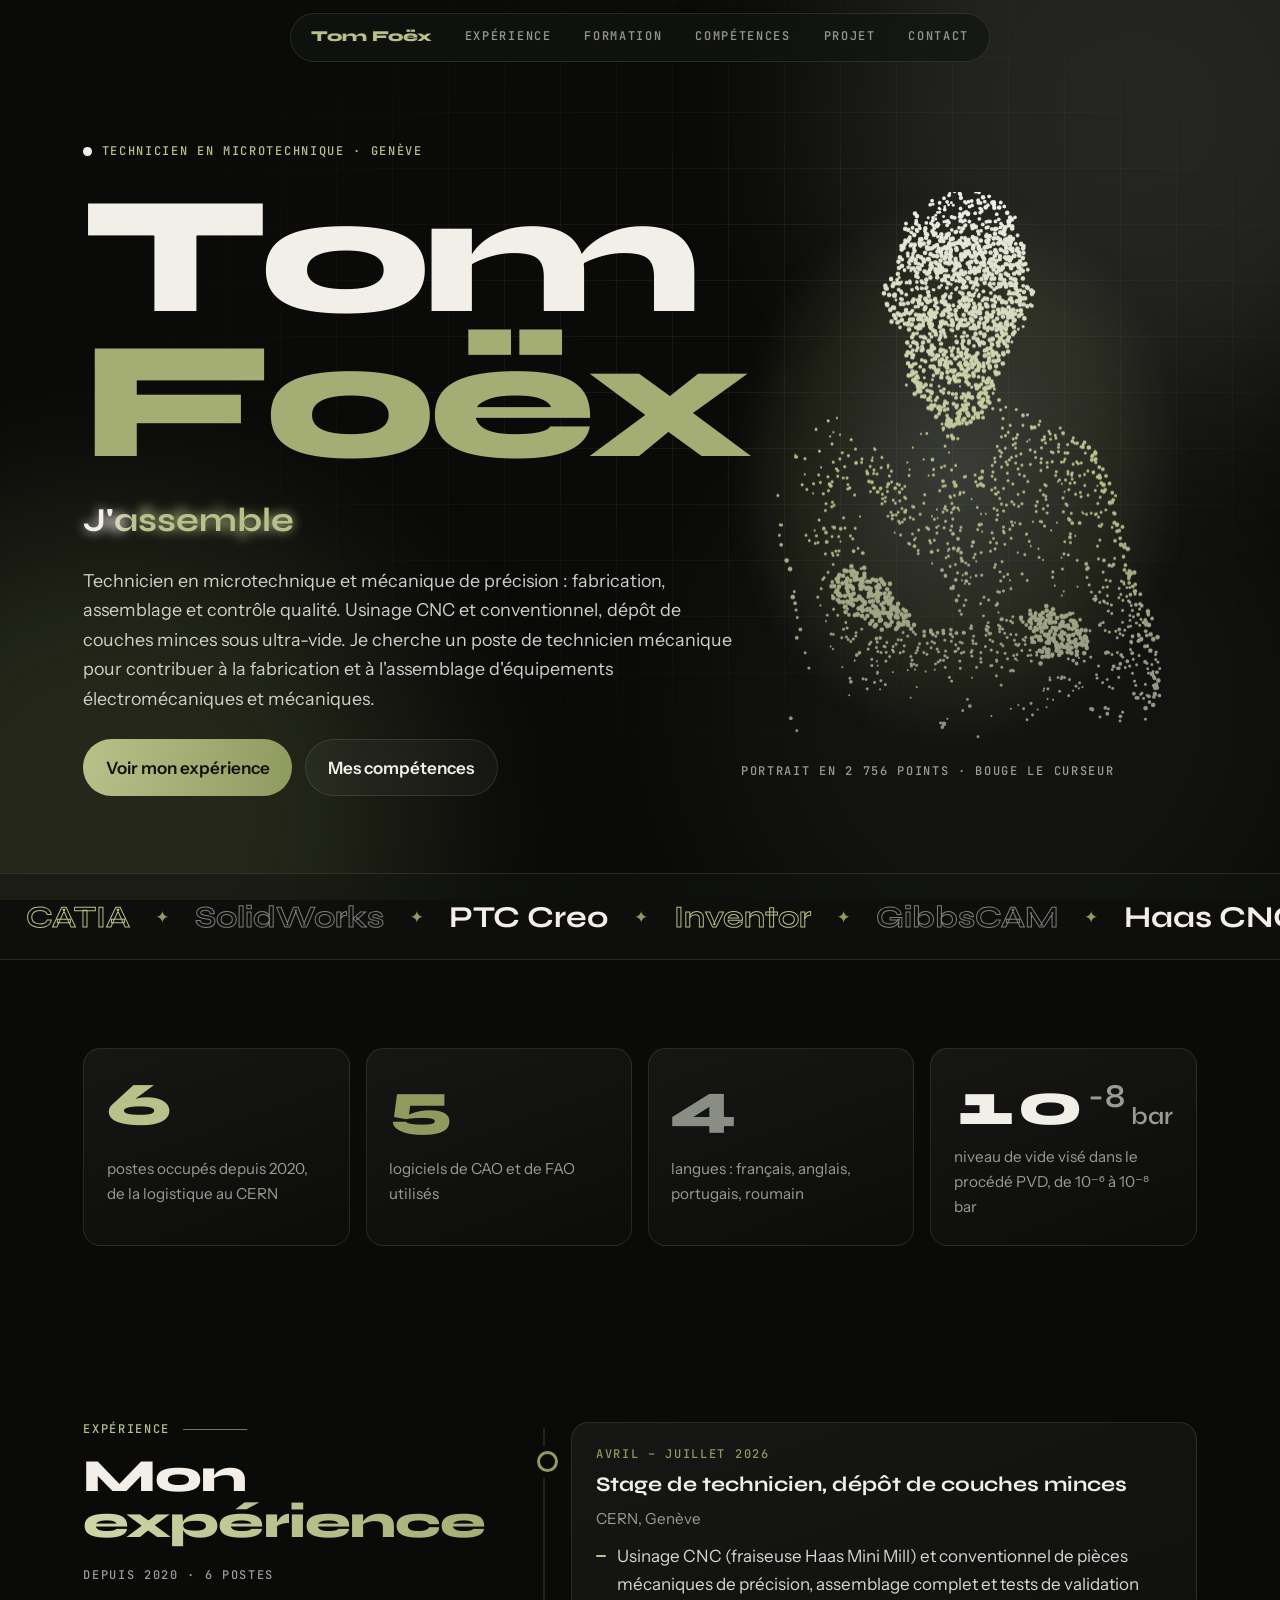
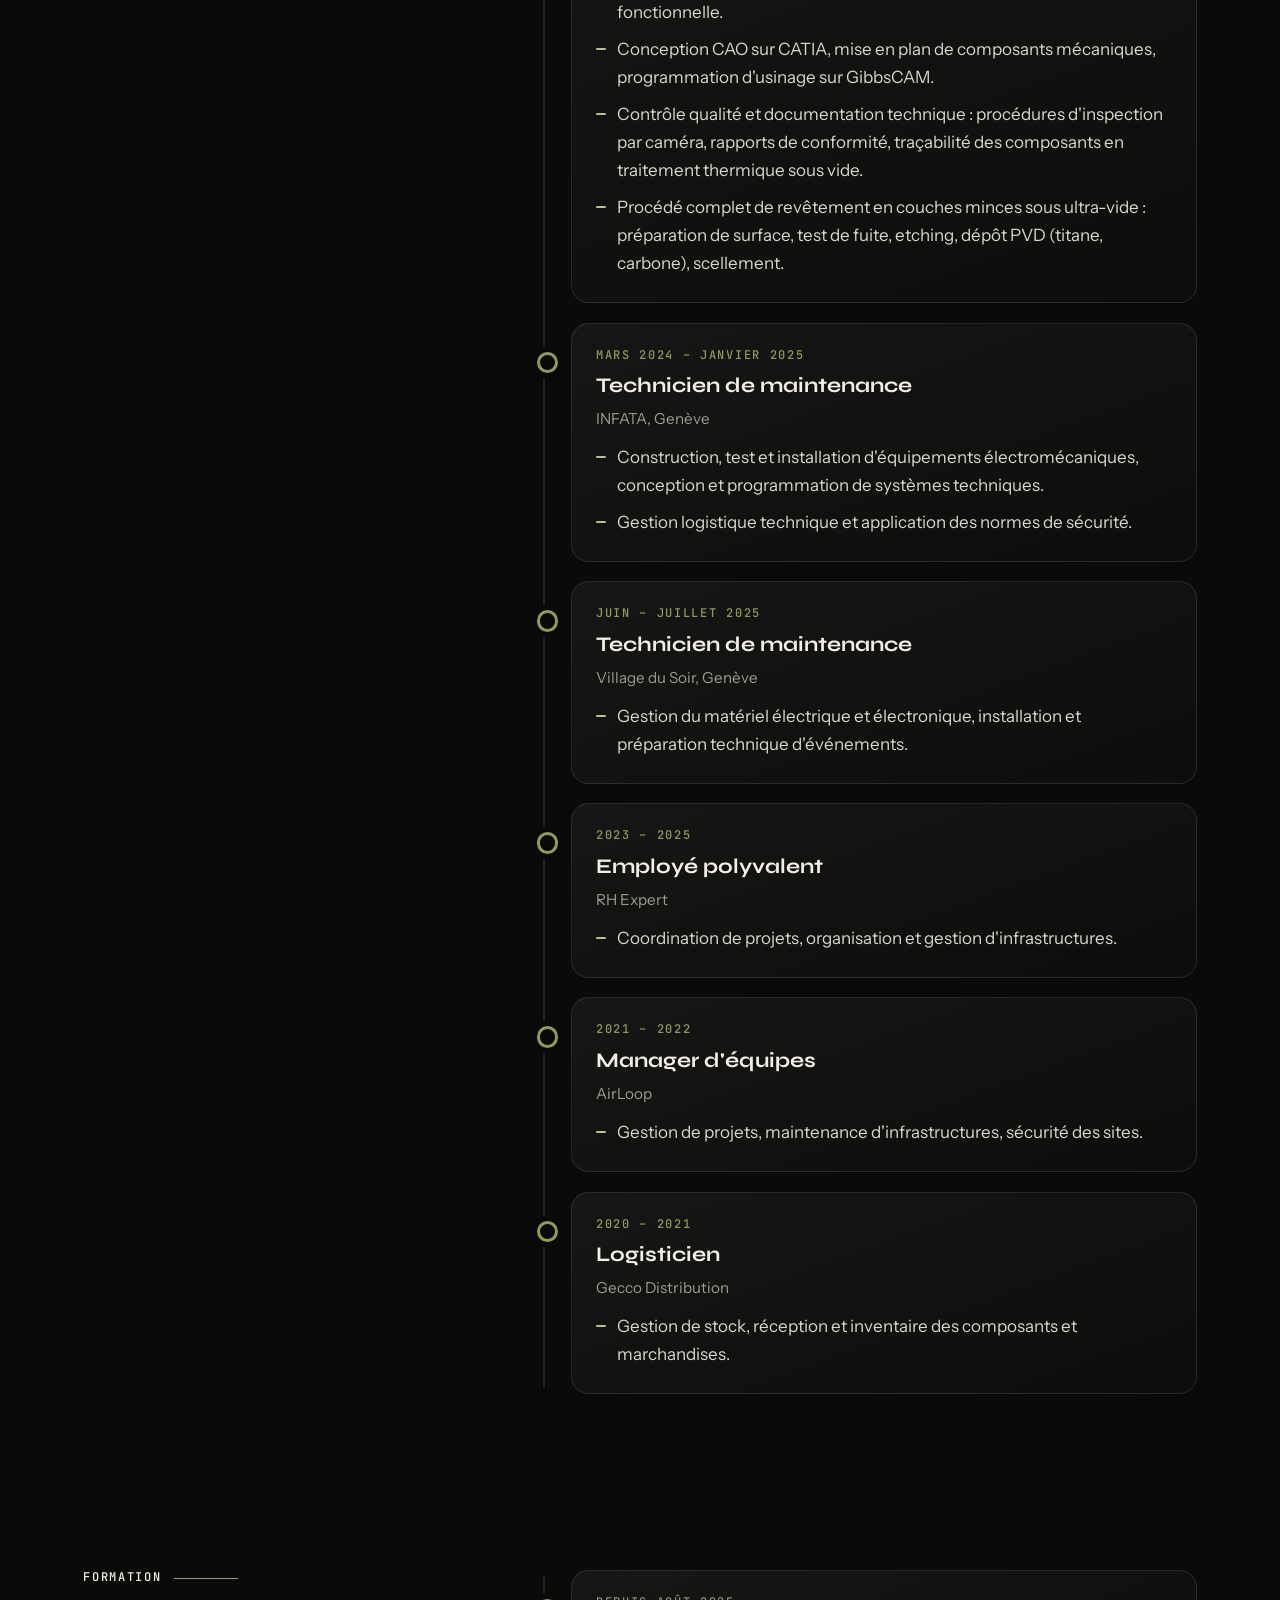
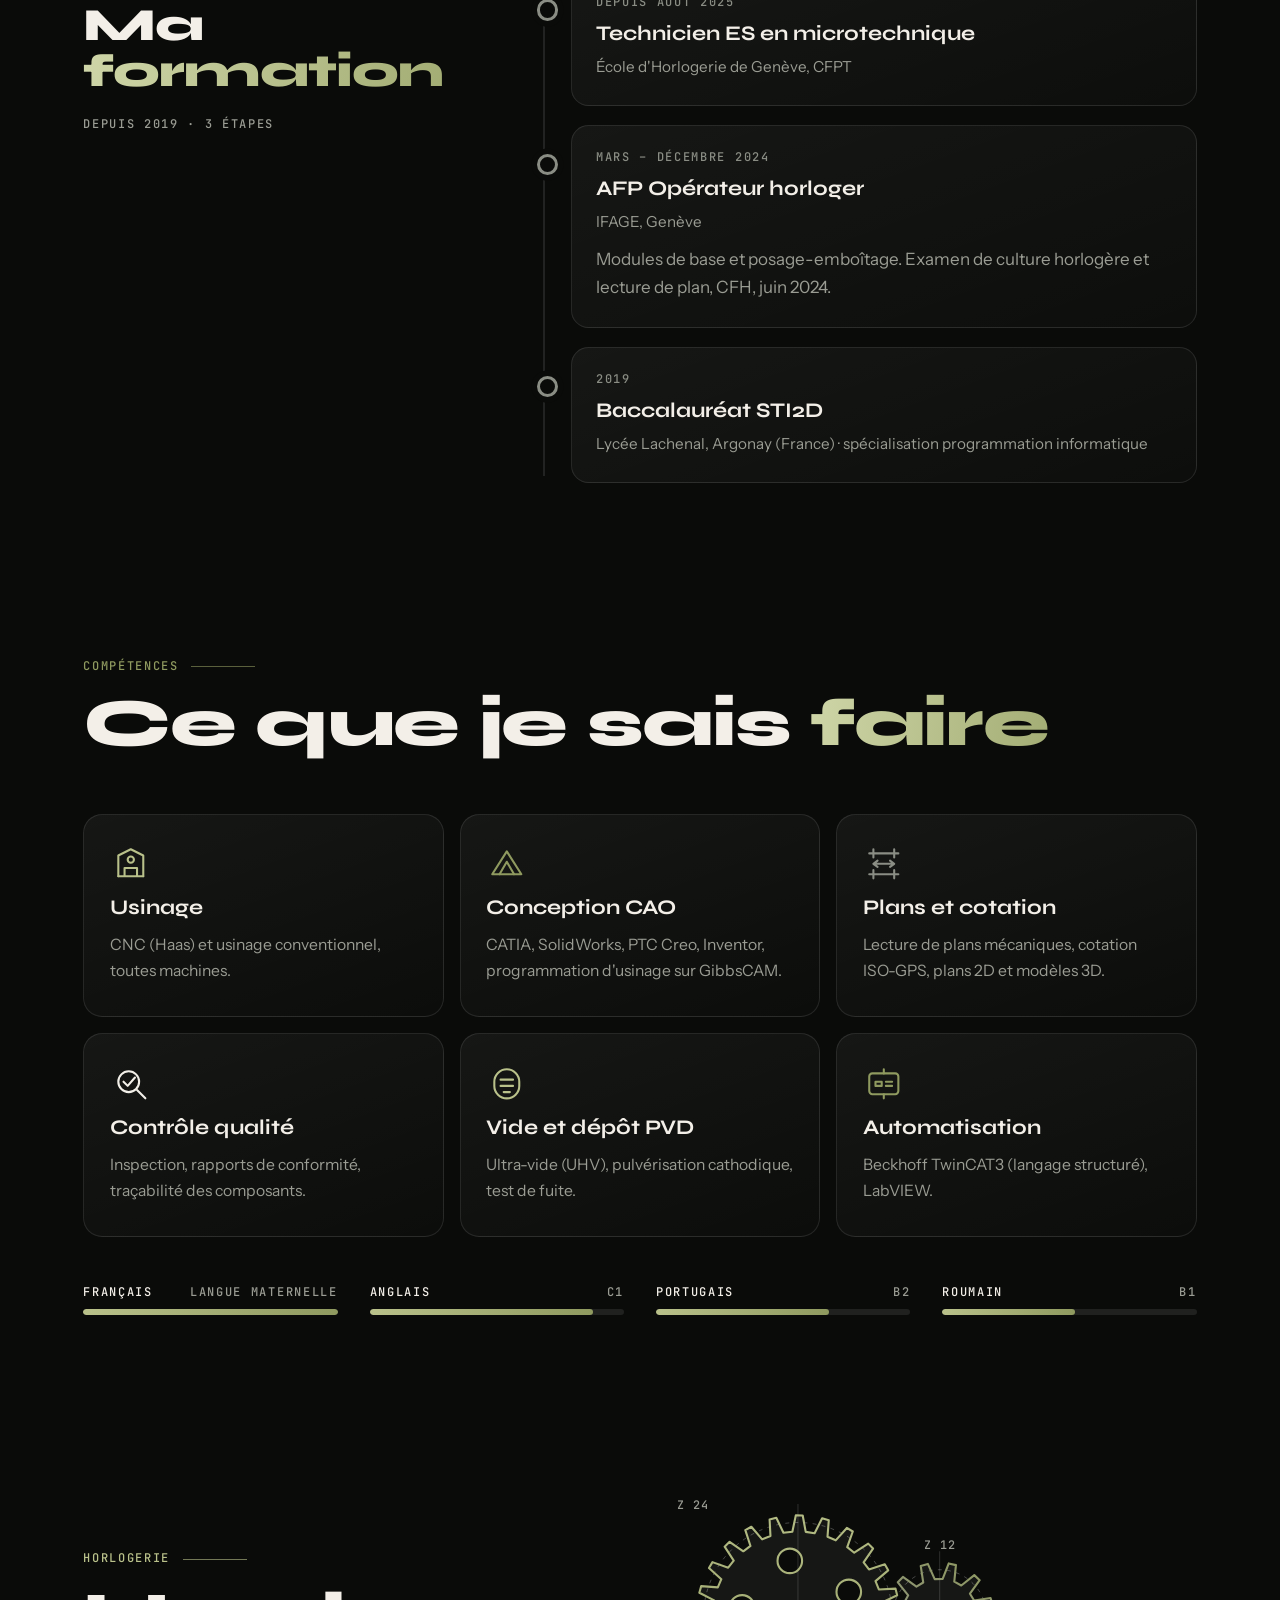
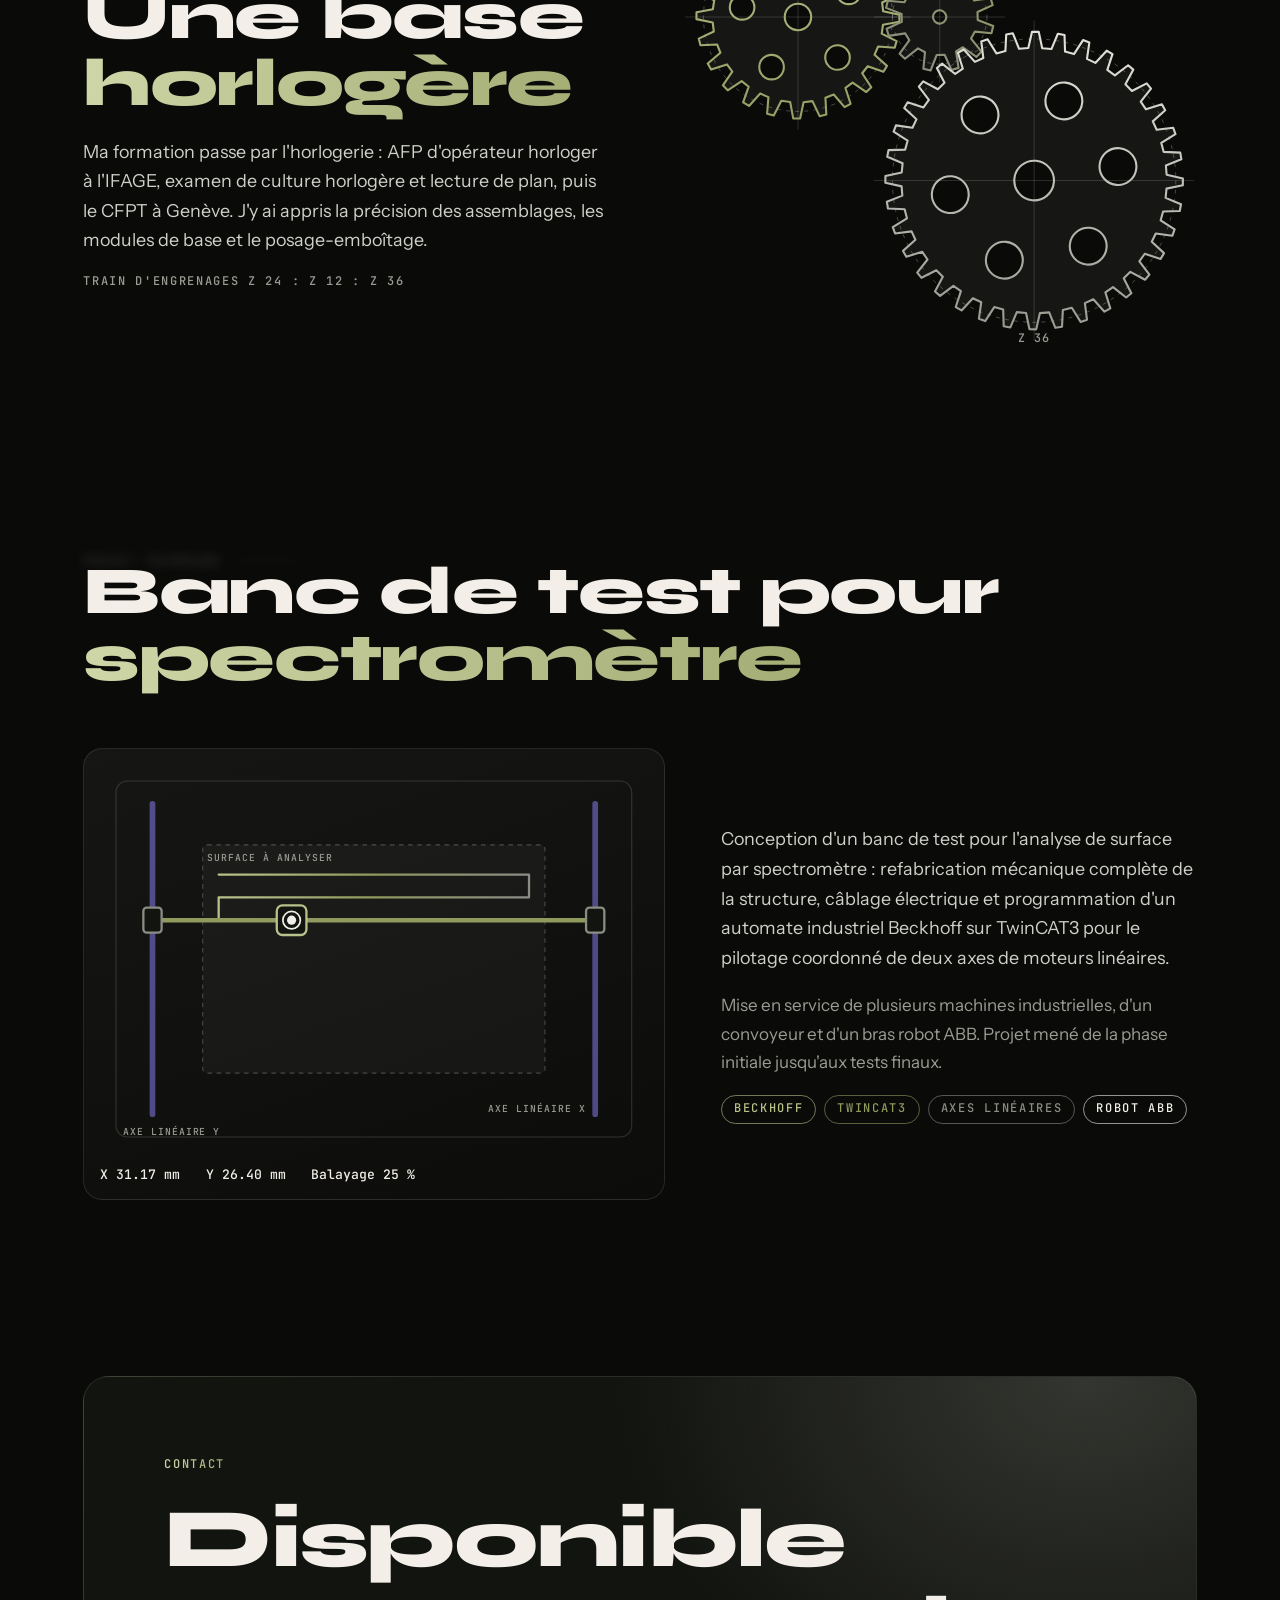
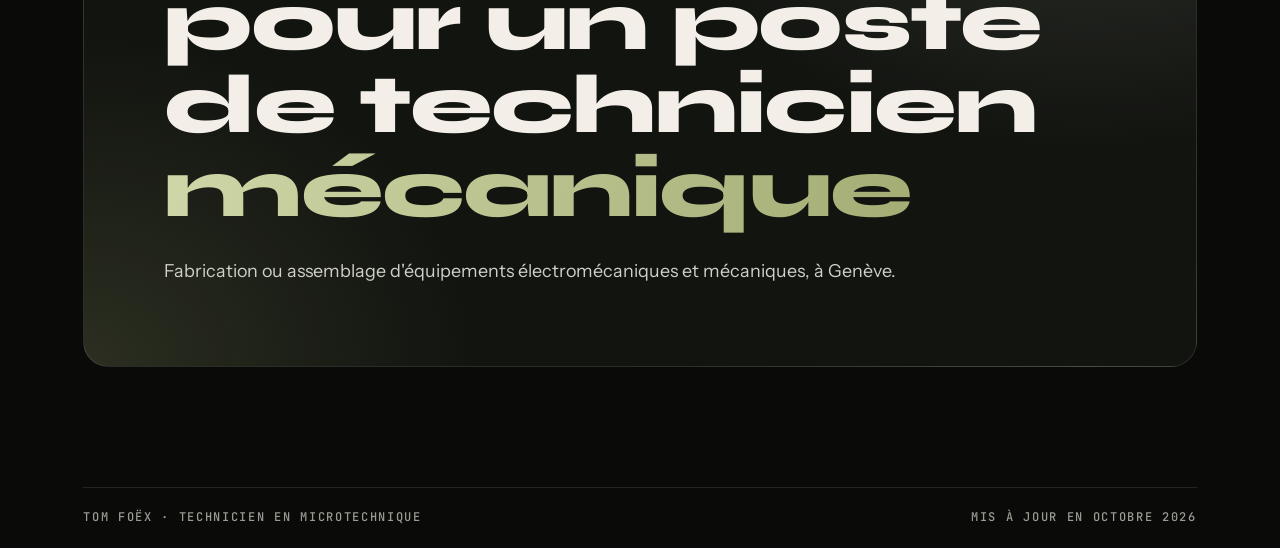
==== commit bfa92bf7: "Hero: J' devant voyelle (J'assemble, J'usine) Co-Authored-By: Claude Sonnet 5.5 <noreply@anthropic.c" ====
--- a/index.html
+++ b/index.html
@@ -86,6 +86,7 @@
 .verbs { font-family: var(--font-display); font-weight: 700; font-size: clamp(1.4rem, 3.4vw, 2.1rem); line-height: 1.2; }
 .vwrap { display: inline-grid; vertical-align: bottom; }
 .v { grid-area: 1 / 1; color: var(--amber); opacity: 0; transform: translateY(0.6em); filter: blur(6px); transition: opacity 0.6s, transform 0.6s, filter 0.6s; }
+.pr { color: var(--fg); }
 .v.on { opacity: 1; transform: none; filter: none; }
 .v.out { opacity: 0; transform: translateY(-0.6em); filter: blur(6px); }
 .lead { color: #cfd0c9; font-size: 1.12rem; }
@@ -221,7 +222,7 @@
           <span class="line" aria-hidden="true"><span style="--i:0;--c:#f2efe8">T</span><span style="--i:1;--c:#f2efe8">o</span><span style="--i:2;--c:#f2efe8">m</span></span>
           <span class="line" aria-hidden="true"><span style="--i:3;--c:#a3ad74">F</span><span style="--i:4;--c:#a3ad74">o</span><span style="--i:5;--c:#a3ad74">ë</span><span style="--i:6;--c:#a3ad74">x</span></span>
         </h1>
-        <p class="verbs">Je <span class="vwrap"><span class="v on">fabrique</span><span class="v">assemble</span><span class="v">contrôle</span><span class="v">programme</span><span class="v">dépose sous vide</span><span class="v">usine</span></span></p>
+        <p class="verbs"><span class="vwrap"><span class="v on"><span class="pr">Je </span>fabrique</span><span class="v"><span class="pr">J'</span>assemble</span><span class="v"><span class="pr">Je </span>contrôle</span><span class="v"><span class="pr">Je </span>programme</span><span class="v"><span class="pr">Je </span>dépose sous vide</span><span class="v"><span class="pr">J'</span>usine</span></span></p>
         <p class="lead">Technicien en microtechnique et mécanique de précision : fabrication, assemblage et contrôle qualité. Usinage CNC et conventionnel, dépôt de couches minces sous ultra-vide. Je cherche un poste de technicien mécanique pour contribuer à la fabrication et à l'assemblage d'équipements électromécaniques et mécaniques.</p>
         <div class="cta">
           <a class="btn solid" href="#experience">Voir mon expérience</a>
